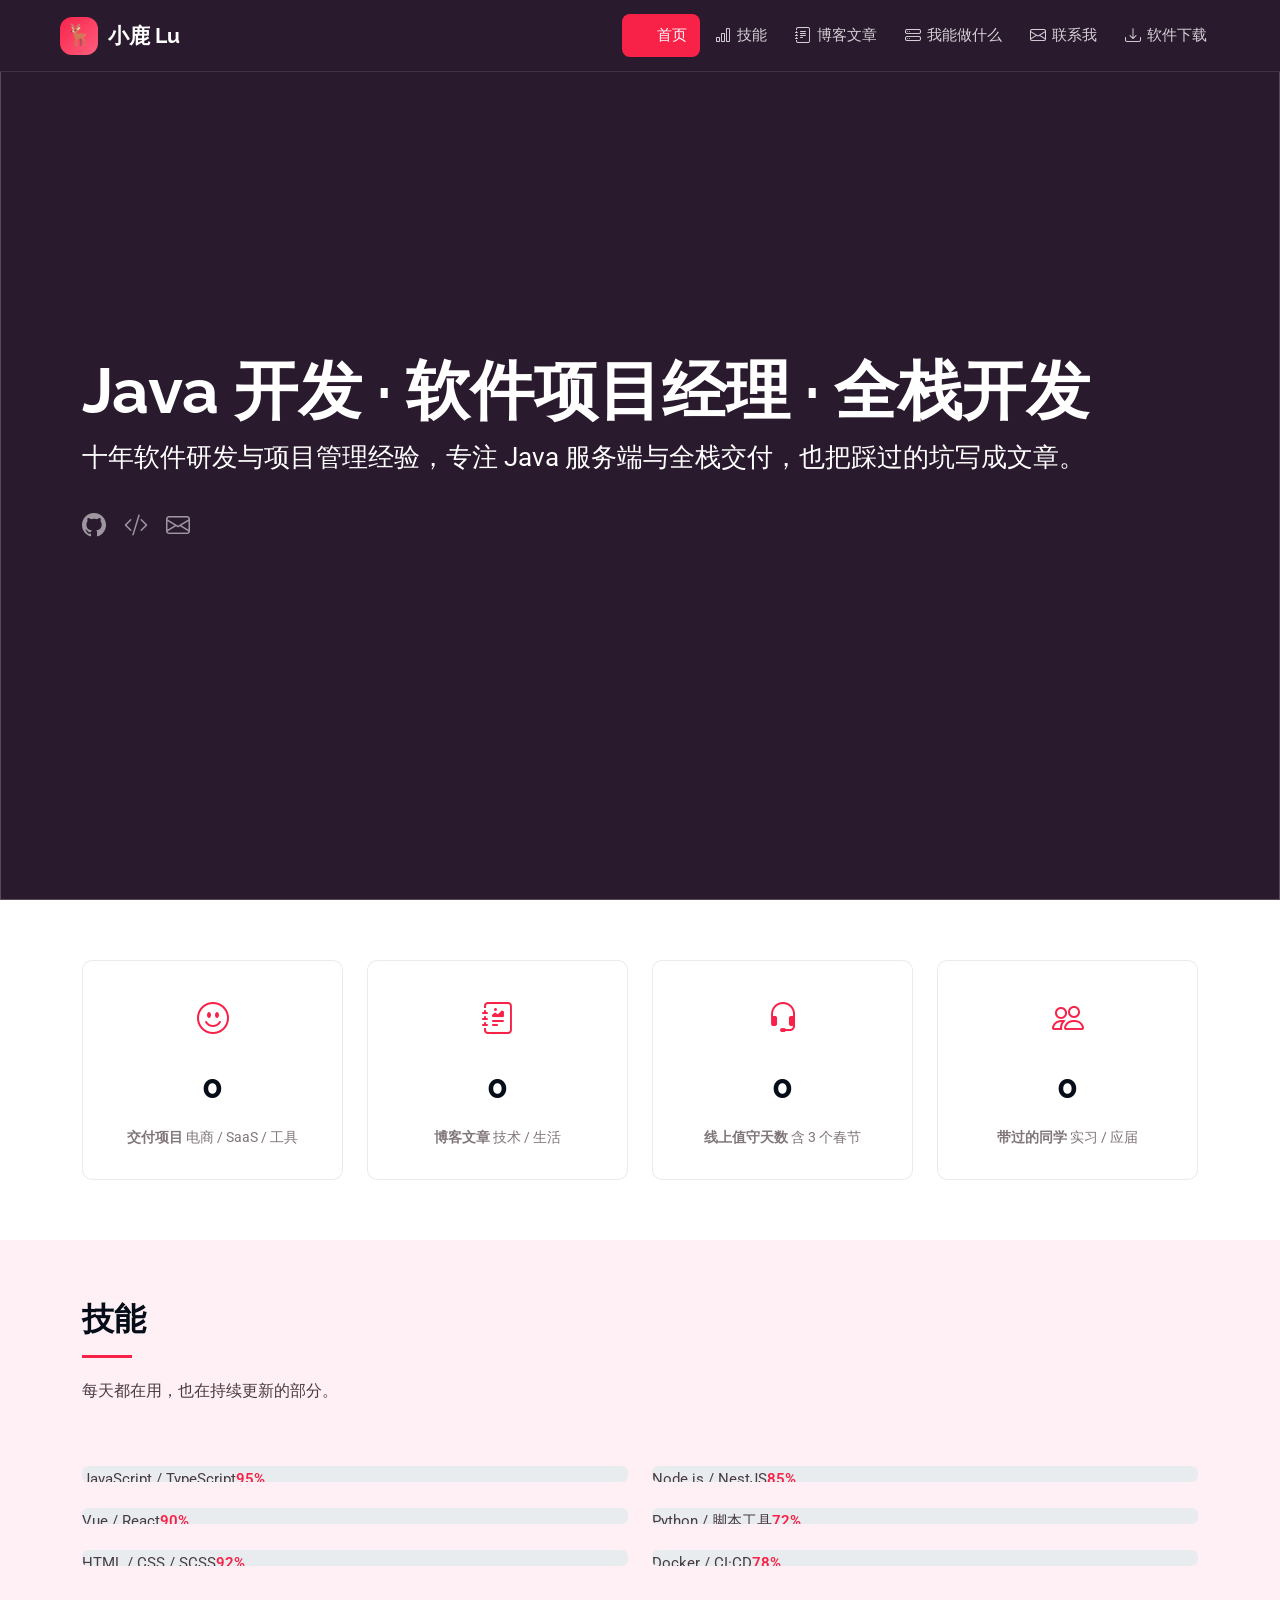
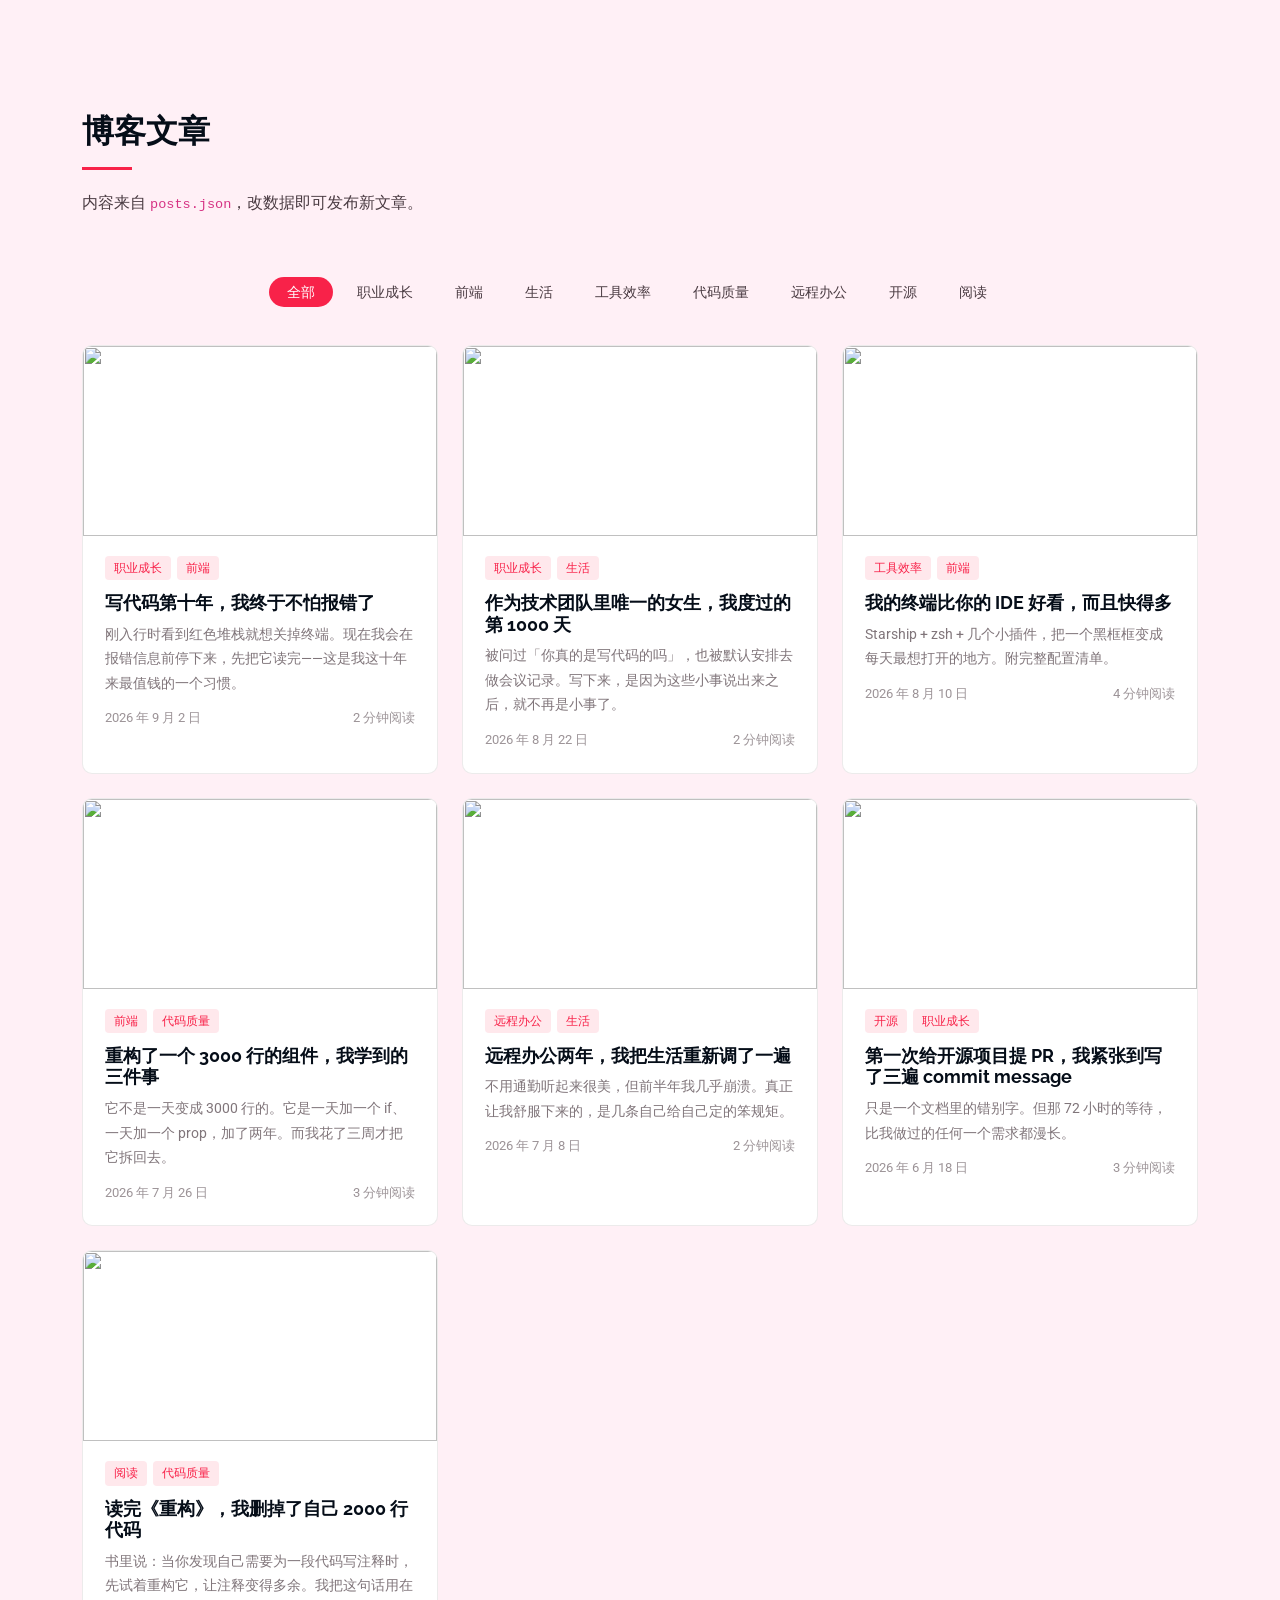
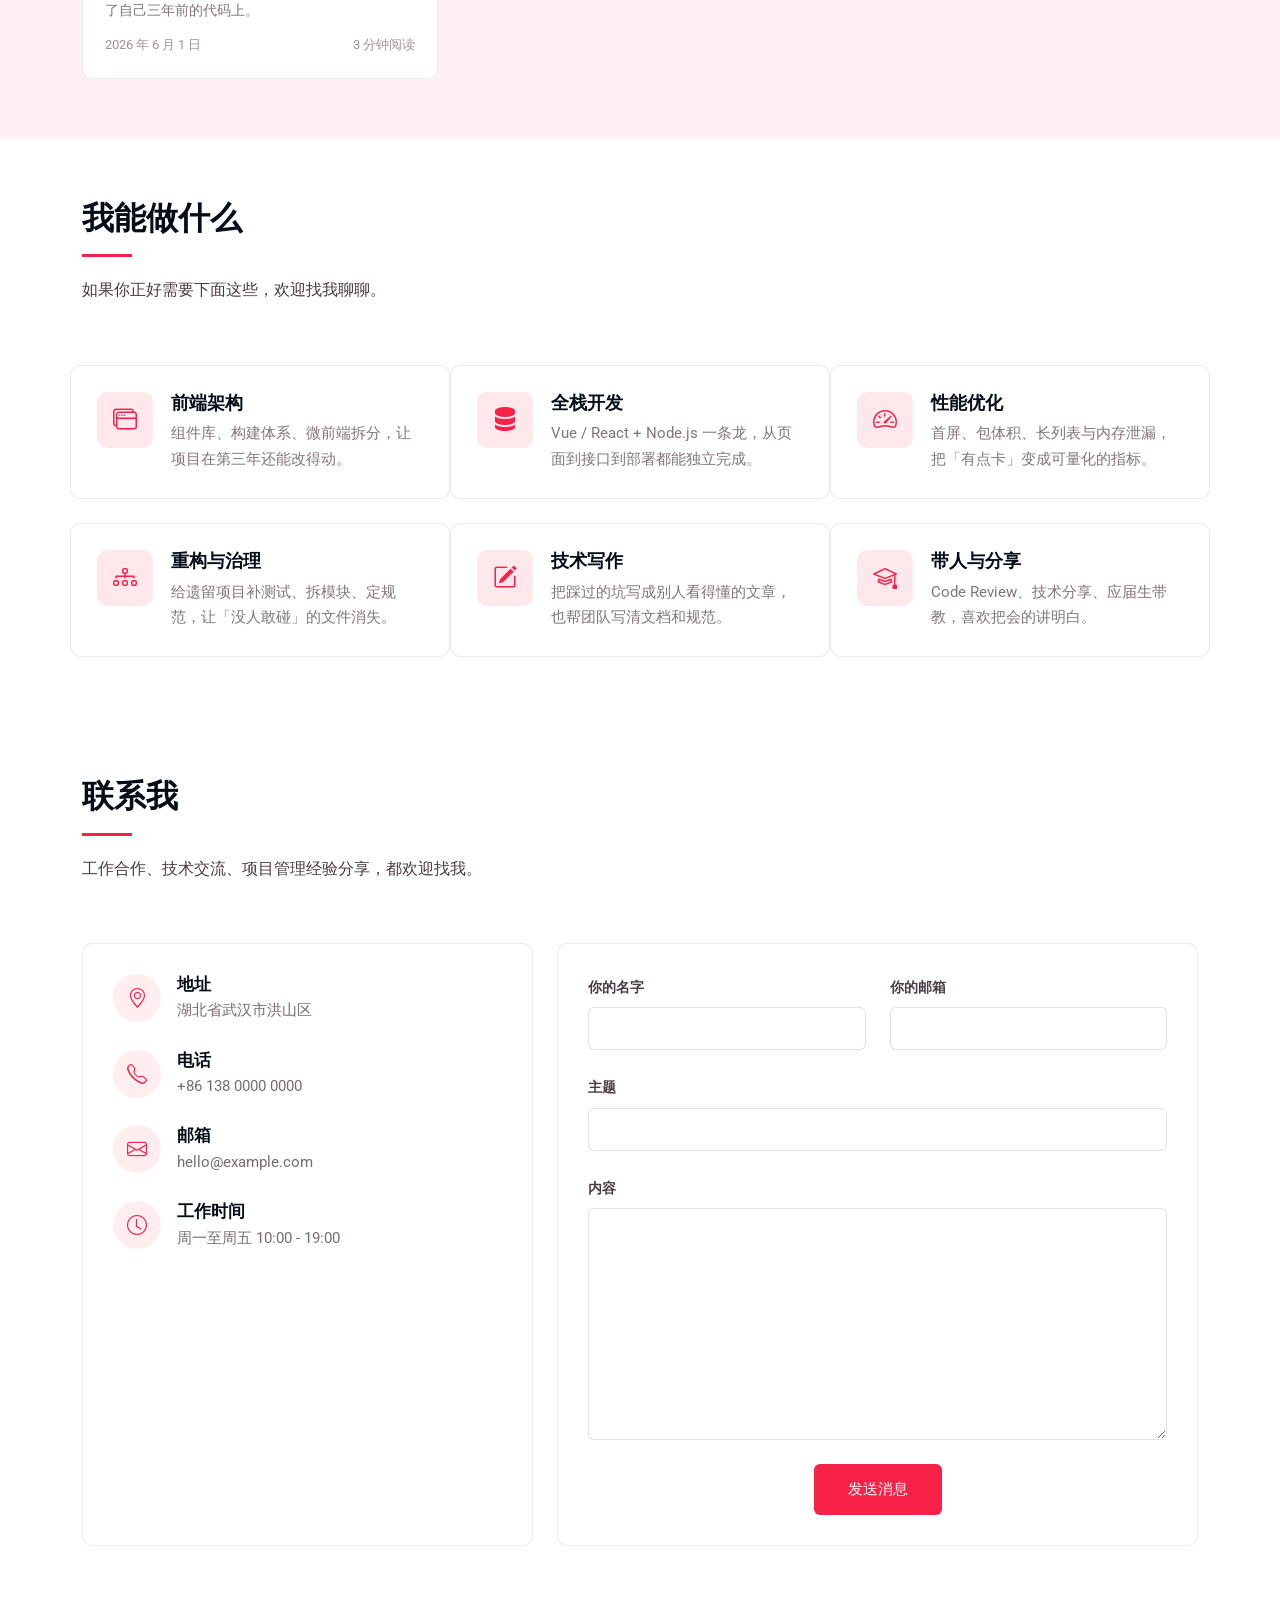
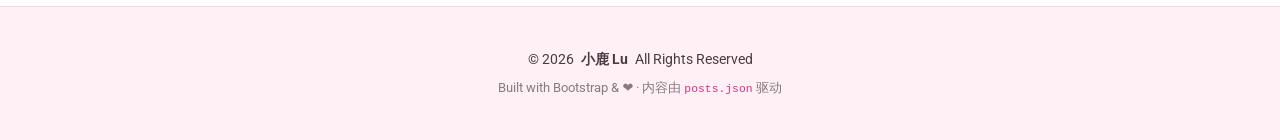
==== index.html @ f7eeb228 "左右布局改成顶栏布局，调整首页和下载页文字。删除「关于我 / 经历 / 大家说」三个区块及对应菜单" ====
<!DOCTYPE html>
<html lang="zh-CN">

<head>
  <meta charset="utf-8">
  <meta content="width=device-width, initial-scale=1.0" name="viewport">
  <title>小鹿 - Java 开发 · 软件项目经理 · 全栈工程师</title>
  <meta content="小鹿 Lu 的个人博客：Java 开发、全栈开发与软件项目管理笔记、职业成长与生活随笔。" name="description">
  <meta content="小鹿, Java开发, 软件项目经理, 全栈开发, 全栈工程师, 项目管理, 博客, 武汉" name="keywords">

  <!-- Favicons -->
  <link href="https://cdn.jsdelivr.net/npm/bootstrap-icons@1.11.3/font/bootstrap-icons.min.css" rel="stylesheet">

  <!-- Fonts -->
  <link href="https://fonts.googleapis.com" rel="preconnect">
  <link href="https://fonts.gstatic.com" rel="preconnect" crossorigin>
  <link
    href="https://fonts.googleapis.com/css2?family=Roboto:wght@300;400;500;700&family=Poppins:wght@300;400;500;600&family=Raleway:wght@400;500;600;700&display=swap"
    rel="stylesheet">

  <!-- Vendor CSS Files（公共 CDN） -->
  <link href="https://cdn.jsdelivr.net/npm/bootstrap@5.3.3/dist/css/bootstrap.min.css" rel="stylesheet">
  <link href="https://cdn.jsdelivr.net/npm/aos@2.3.4/dist/aos.css" rel="stylesheet">
  <link href="https://cdn.jsdelivr.net/npm/swiper@11.1.14/swiper-bundle.min.css" rel="stylesheet">

  <!-- Main CSS File -->
  <link href="assets/css/main.css" rel="stylesheet">
</head>

<body class="index-page">

  <!-- 顶栏 Header -->
  <header id="header" class="header dark-background">
    <div class="header-bar">
      <a href="index.html" class="logo">
        <span class="logo-mark" aria-hidden="true">🦌</span>
        <span class="sitename">小鹿 Lu</span>
      </a>

      <nav id="navmenu" class="navmenu">
        <ul>
          <li><a href="#hero" class="active"><i class="bi bi-house navicon"></i>首页</a></li>
          <li><a href="#skills"><i class="bi bi-bar-chart navicon"></i>技能</a></li>
          <li><a href="#portfolio"><i class="bi bi-journal-text navicon"></i>博客文章</a></li>
          <li><a href="#services"><i class="bi bi-hdd-stack navicon"></i>我能做什么</a></li>
          <li><a href="#contact"><i class="bi bi-envelope navicon"></i>联系我</a></li>
          <li><a href="download/"><i class="bi bi-download navicon"></i>软件下载</a></li>
        </ul>
      </nav>

      <i class="header-toggle bi bi-list" id="headerToggle" aria-label="打开导航菜单"></i>
    </div>
  </header>
  <div class="backdrop" id="backdrop"></div>

  <main class="main">

    <!-- Hero Section -->
    <section id="hero" class="hero section dark-background">
      <img src="https://images.unsplash.com/photo-1488590528505-98d2b5aba04b?auto=format&fit=crop&w=1920&q=80" alt=""
        data-aos="fade-in">

      <div class="container" data-aos="fade-up" data-aos-delay="100">
        <h2>Java 开发 · 软件项目经理 · 全栈开发</h2>
        <p>十年软件研发与项目管理经验，专注 Java 服务端与全栈交付，也把踩过的坑写成文章。</p>
        <div class="hero-social">
          <a href="https://github.com/" target="_blank" rel="noopener"><i class="bi bi-github"></i></a>
          <a href="https://juejin.cn/" target="_blank" rel="noopener"><i class="bi bi-code-slash"></i></a>
          <a href="mailto:hello@example.com"><i class="bi bi-envelope"></i></a>
        </div>
      </div>
    </section><!-- /Hero Section -->

    <!-- Stats Section -->
    <section id="stats" class="stats section">
      <div class="container" data-aos="fade-up" data-aos-delay="100">
        <div class="row gy-4">
          <div class="col-lg-3 col-md-6">
            <div class="stats-item">
              <i class="bi bi-emoji-smile"></i>
              <span data-purecounter-start="0" data-purecounter-end="86" data-purecounter-duration="1"
                class="purecounter">0</span>
              <p><strong>交付项目</strong> <span>电商 / SaaS / 工具</span></p>
            </div>
          </div>
          <div class="col-lg-3 col-md-6">
            <div class="stats-item">
              <i class="bi bi-journal-richtext"></i>
              <span data-purecounter-start="0" data-purecounter-end="128" data-purecounter-duration="1"
                class="purecounter">0</span>
              <p><strong>博客文章</strong> <span>技术 / 生活</span></p>
            </div>
          </div>
          <div class="col-lg-3 col-md-6">
            <div class="stats-item">
              <i class="bi bi-headset"></i>
              <span data-purecounter-start="0" data-purecounter-end="1460" data-purecounter-duration="1"
                class="purecounter">0</span>
              <p><strong>线上值守天数</strong> <span>含 3 个春节</span></p>
            </div>
          </div>
          <div class="col-lg-3 col-md-6">
            <div class="stats-item">
              <i class="bi bi-people"></i>
              <span data-purecounter-start="0" data-purecounter-end="32" data-purecounter-duration="1"
                class="purecounter">0</span>
              <p><strong>带过的同学</strong> <span>实习 / 应届</span></p>
            </div>
          </div>
        </div>
      </div>
    </section><!-- /Stats Section -->

    <!-- Skills Section -->
    <section id="skills" class="skills section light-background">
      <div class="container section-title" data-aos="fade-up">
        <h2>技能</h2>
        <p>每天都在用，也在持续更新的部分。</p>
      </div>

      <div class="container" data-aos="fade-up" data-aos-delay="100">
        <div class="row skills-content skills-animation">
          <div class="col-lg-6">
            <div class="progress">
              <span class="skill"><span>JavaScript / TypeScript</span> <i class="val">95%</i></span>
              <div class="progress-bar-wrap">
                <div class="progress-bar" role="progressbar" aria-valuenow="95" aria-valuemin="0" aria-valuemax="100">
                </div>
              </div>
            </div>
            <div class="progress">
              <span class="skill"><span>Vue / React</span> <i class="val">90%</i></span>
              <div class="progress-bar-wrap">
                <div class="progress-bar" role="progressbar" aria-valuenow="90" aria-valuemin="0" aria-valuemax="100">
                </div>
              </div>
            </div>
            <div class="progress">
              <span class="skill"><span>HTML / CSS / SCSS</span> <i class="val">92%</i></span>
              <div class="progress-bar-wrap">
                <div class="progress-bar" role="progressbar" aria-valuenow="92" aria-valuemin="0" aria-valuemax="100">
                </div>
              </div>
            </div>
          </div>
          <div class="col-lg-6">
            <div class="progress">
              <span class="skill"><span>Node.js / NestJS</span> <i class="val">85%</i></span>
              <div class="progress-bar-wrap">
                <div class="progress-bar" role="progressbar" aria-valuenow="85" aria-valuemin="0" aria-valuemax="100">
                </div>
              </div>
            </div>
            <div class="progress">
              <span class="skill"><span>Python / 脚本工具</span> <i class="val">72%</i></span>
              <div class="progress-bar-wrap">
                <div class="progress-bar" role="progressbar" aria-valuenow="72" aria-valuemin="0" aria-valuemax="100">
                </div>
              </div>
            </div>
            <div class="progress">
              <span class="skill"><span>Docker / CI·CD</span> <i class="val">78%</i></span>
              <div class="progress-bar-wrap">
                <div class="progress-bar" role="progressbar" aria-valuenow="78" aria-valuemin="0" aria-valuemax="100">
                </div>
              </div>
            </div>
          </div>
        </div>
      </div>
    </section><!-- /Skills Section -->

    <!-- Portfolio / Blog Section -->
    <section id="portfolio" class="portfolio section light-background">
      <div class="container section-title" data-aos="fade-up">
        <h2>博客文章</h2>
        <p>内容来自 <code>posts.json</code>，改数据即可发布新文章。</p>
      </div>

      <div class="container">
        <div class="isotope-layout" data-default-filter="*">
          <ul class="portfolio-filters" data-aos="fade-up" data-aos-delay="100" id="portfolioFilters">
            <li data-filter="*" class="filter-active">全部</li>
          </ul>

          <div class="row gy-4 portfolio-container" data-aos="fade-up" data-aos-delay="200" id="portfolioContainer">
            <div class="col-12 text-center text-muted py-5" id="portfolioLoading">文章加载中…</div>
          </div>
        </div>
      </div>
    </section><!-- /Portfolio Section -->

    <!-- Services Section -->
    <section id="services" class="services section">
      <div class="container section-title" data-aos="fade-up">
        <h2>我能做什么</h2>
        <p>如果你正好需要下面这些，欢迎找我聊聊。</p>
      </div>

      <div class="container">
        <div class="row gy-4">
          <div class="col-lg-4 col-md-6 service-item d-flex" data-aos="fade-up" data-aos-delay="100">
            <div class="icon flex-shrink-0"><i class="bi bi-window-stack"></i></div>
            <div>
              <h4 class="title">前端架构</h4>
              <p class="description">组件库、构建体系、微前端拆分，让项目在第三年还能改得动。</p>
            </div>
          </div>
          <div class="col-lg-4 col-md-6 service-item d-flex" data-aos="fade-up" data-aos-delay="200">
            <div class="icon flex-shrink-0"><i class="bi bi-server"></i></div>
            <div>
              <h4 class="title">全栈开发</h4>
              <p class="description">Vue / React + Node.js 一条龙，从页面到接口到部署都能独立完成。</p>
            </div>
          </div>
          <div class="col-lg-4 col-md-6 service-item d-flex" data-aos="fade-up" data-aos-delay="300">
            <div class="icon flex-shrink-0"><i class="bi bi-speedometer2"></i></div>
            <div>
              <h4 class="title">性能优化</h4>
              <p class="description">首屏、包体积、长列表与内存泄漏，把「有点卡」变成可量化的指标。</p>
            </div>
          </div>
          <div class="col-lg-4 col-md-6 service-item d-flex" data-aos="fade-up" data-aos-delay="400">
            <div class="icon flex-shrink-0"><i class="bi bi-diagram-3"></i></div>
            <div>
              <h4 class="title">重构与治理</h4>
              <p class="description">给遗留项目补测试、拆模块、定规范，让「没人敢碰」的文件消失。</p>
            </div>
          </div>
          <div class="col-lg-4 col-md-6 service-item d-flex" data-aos="fade-up" data-aos-delay="500">
            <div class="icon flex-shrink-0"><i class="bi bi-pencil-square"></i></div>
            <div>
              <h4 class="title">技术写作</h4>
              <p class="description">把踩过的坑写成别人看得懂的文章，也帮团队写清文档和规范。</p>
            </div>
          </div>
          <div class="col-lg-4 col-md-6 service-item d-flex" data-aos="fade-up" data-aos-delay="600">
            <div class="icon flex-shrink-0"><i class="bi bi-mortarboard"></i></div>
            <div>
              <h4 class="title">带人与分享</h4>
              <p class="description">Code Review、技术分享、应届生带教，喜欢把会的讲明白。</p>
            </div>
          </div>
        </div>
      </div>
    </section><!-- /Services Section -->

    <!-- Contact Section -->
    <section id="contact" class="contact section">
      <div class="container section-title" data-aos="fade-up">
        <h2>联系我</h2>
        <p>工作合作、技术交流、项目管理经验分享，都欢迎找我。</p>
      </div>

      <div class="container" data-aos="fade-up" data-aos-delay="100">
        <div class="row gy-4">
          <div class="col-lg-5">
            <div class="info-wrap">
              <div class="info-item d-flex" data-aos="fade-up" data-aos-delay="200">
                <i class="bi bi-geo-alt flex-shrink-0"></i>
                <div>
                  <h3>地址</h3>
                  <p>湖北省武汉市洪山区</p>
                </div>
              </div>
              <div class="info-item d-flex" data-aos="fade-up" data-aos-delay="300">
                <i class="bi bi-telephone flex-shrink-0"></i>
                <div>
                  <h3>电话</h3>
                  <p>+86 138 0000 0000</p>
                </div>
              </div>
              <div class="info-item d-flex" data-aos="fade-up" data-aos-delay="400">
                <i class="bi bi-envelope flex-shrink-0"></i>
                <div>
                  <h3>邮箱</h3>
                  <p>hello@example.com</p>
                </div>
              </div>
              <div class="info-item d-flex" data-aos="fade-up" data-aos-delay="500">
                <i class="bi bi-clock flex-shrink-0"></i>
                <div>
                  <h3>工作时间</h3>
                  <p>周一至周五 10:00 - 19:00</p>
                </div>
              </div>
            </div>
          </div>

          <div class="col-lg-7">
            <form id="contactForm" class="php-email-form" data-aos="fade-up" data-aos-delay="200">
              <div class="row gy-4">
                <div class="col-md-6">
                  <label for="name-field" class="pb-2">你的名字</label>
                  <input type="text" name="name" id="name-field" class="form-control" required>
                </div>
                <div class="col-md-6">
                  <label for="email-field" class="pb-2">你的邮箱</label>
                  <input type="email" class="form-control" name="email" id="email-field" required>
                </div>
                <div class="col-md-12">
                  <label for="subject-field" class="pb-2">主题</label>
                  <input type="text" class="form-control" name="subject" id="subject-field" required>
                </div>
                <div class="col-md-12">
                  <label for="message-field" class="pb-2">内容</label>
                  <textarea class="form-control" name="message" rows="10" id="message-field" required></textarea>
                </div>
                <div class="col-md-12 text-center">
                  <div class="loading">发送中</div>
                  <div class="error-message"></div>
                  <div class="sent-message">已打开邮件客户端，发送即可联系到我。</div>
                  <button type="submit">发送消息</button>
                </div>
              </div>
            </form>
          </div>
        </div>
      </div>
    </section><!-- /Contact Section -->

  </main>

  <footer id="footer" class="footer position-relative light-background">
    <div class="container">
      <div class="copyright text-center">
        <p>© <span>2026</span> <strong class="px-1 sitename">小鹿 Lu</strong> <span>All Rights Reserved</span></p>
      </div>
      <div class="credits">Built with Bootstrap &amp; ❤️ · 内容由 <code>posts.json</code> 驱动</div>
    </div>
  </footer>

  <!-- Scroll Top -->
  <a href="#" id="scroll-top" class="scroll-top d-flex align-items-center justify-content-center"><i
      class="bi bi-arrow-up-short"></i></a>

  <!-- 文章详情弹窗 -->
  <div class="modal fade" id="postModal" tabindex="-1" aria-hidden="true">
    <div class="modal-dialog modal-lg modal-dialog-centered modal-dialog-scrollable">
      <div class="modal-content">
        <div class="modal-header">
          <h5 class="modal-title" id="postModalTitle">文章</h5>
          <button type="button" class="btn-close" data-bs-dismiss="modal" aria-label="关闭"></button>
        </div>
        <div class="modal-body">
          <div class="post-meta text-muted small mb-3" id="postModalMeta"></div>
          <div class="post-content" id="postModalBody"></div>
        </div>
      </div>
    </div>
  </div>

  <!-- Vendor JS Files（公共 CDN） -->
  <script src="https://cdn.jsdelivr.net/npm/bootstrap@5.3.3/dist/js/bootstrap.bundle.min.js"></script>
  <script src="https://cdn.jsdelivr.net/npm/aos@2.3.4/dist/aos.js"></script>
  <script src="https://cdn.jsdelivr.net/npm/@srexi/purecounterjs@1.5.0/dist/purecounter_vanilla.js"></script>
  <script src="https://cdn.jsdelivr.net/npm/swiper@11.1.14/swiper-bundle.min.js"></script>

  <!-- Main JS File -->
  <script src="assets/js/main.js"></script>
</body>

</html>
---- assets/css/main.css ----
/**
 * 小鹿 · 个人博客
 * 视觉参考 iPortfolio (BootstrapMade)，配色与文案已本地化
 */

:root {
  --default-font: "Roboto", system-ui, -apple-system, "Segoe UI", "PingFang SC", "Microsoft YaHei", sans-serif;
  --heading-font: "Raleway", "PingFang SC", "Microsoft YaHei", sans-serif;
  --nav-font: "Poppins", "PingFang SC", "Microsoft YaHei", sans-serif;

  --background-color: #ffffff;
  --default-color: #4a3b42;
  --heading-color: #050d18;
  --accent-color: #f82249;
  --surface-color: #ffffff;
  --contrast-color: #ffffff;

  --nav-color: #cda9c2;
  --nav-hover-color: #ffffff;
  --nav-mobile-background-color: #2a1a2e;
  --nav-dropdown-background-color: #2a1a2e;
  --nav-dropdown-color: #cda9c2;
  --nav-dropdown-hover-color: #ffffff;
}

.light-background {
  --background-color: #fff0f6;
  --surface-color: #ffffff;
}

.dark-background {
  --background-color: #2a1a2e;
  --default-color: #ffffff;
  --heading-color: #ffffff;
  --surface-color: #3d2440;
  --contrast-color: #ffffff;
}

:root {
  scroll-behavior: smooth;
}

body {
  color: var(--default-color);
  background-color: var(--background-color);
  font-family: var(--default-font);
  font-size: 15.5px;
  line-height: 1.75;
}

a {
  color: var(--accent-color);
  text-decoration: none;
  transition: .3s;
}

a:hover {
  color: color-mix(in srgb, var(--accent-color), transparent 25%);
}

h1,
h2,
h3,
h4,
h5,
h6 {
  color: var(--heading-color);
  font-family: var(--heading-font);
}

/*--------------------------------------------------------------
# Global Header
--------------------------------------------------------------*/
.header {
  color: var(--default-color);
  background-color: var(--background-color);
  position: fixed;
  top: 0;
  left: 0;
  bottom: 0;
  padding: 0 15px 20px;
  width: 300px;
  transition: all ease-in-out .3s;
  overflow-y: auto;
  z-index: 997;
  border-right: 1px solid color-mix(in srgb, var(--default-color), transparent 90%);
}

.header .profile-img .profile-emoji {
  margin: 15px auto;
  display: flex;
  align-items: center;
  justify-content: center;
  width: 120px;
  height: 120px;
  border: 8px solid color-mix(in srgb, var(--default-color), transparent 85%);
  border-radius: 50%;
  background: radial-gradient(circle at 32% 28%, #ffe1ea, #d9a8cf);
  font-size: 60px;
  line-height: 1;
  user-select: none;
}

.header .logo {
  line-height: 1;
  margin-bottom: 15px;
}

.header .logo h1 {
  font-size: 24px;
  margin: 0;
  font-weight: 700;
  color: var(--heading-color);
}

.header .social-links {
  margin: 0 0 20px 0;
}

.header .social-links a {
  font-size: 16px;
  display: inline-flex;
  align-items: center;
  justify-content: center;
  background: color-mix(in srgb, var(--default-color), transparent 90%);
  color: var(--default-color);
  margin: 0 2px;
  border-radius: 50%;
  width: 40px;
  height: 40px;
  transition: .3s;
}

.header .social-links a:hover {
  color: var(--contrast-color);
  background: var(--accent-color);
}

@media (min-width: 1200px) {

  .header~main,
  .header~#footer {
    margin-left: 300px;
  }
}

@media (max-width: 1199px) {
  .header {
    left: -100%;
    box-shadow: 0 0 40px rgba(0, 0, 0, .35);
  }

  .header.header-show {
    left: 0;
  }
}

.backdrop {
  display: none;
  position: fixed;
  inset: 0;
  background: rgba(42, 26, 46, .6);
  z-index: 996;
}

.backdrop.show {
  display: block;
}

.header .header-toggle {
  color: var(--contrast-color);
  background-color: var(--accent-color);
  font-size: 22px;
  display: none;
  align-items: center;
  justify-content: center;
  width: 40px;
  height: 40px;
  border-radius: 50%;
  cursor: pointer;
  position: fixed;
  top: 15px;
  right: 15px;
  z-index: 9999;
  transition: background-color .3s;
}

@media (max-width: 1199px) {
  .header .header-toggle {
    display: flex;
  }
}

/*--------------------------------------------------------------
# Navigation Menu
--------------------------------------------------------------*/
.navmenu {
  padding: 0;
  z-index: 9997;
}

.navmenu ul {
  list-style: none;
  padding: 0 0 20px 0;
  margin: 0;
}

.navmenu a,
.navmenu a:focus {
  color: var(--nav-color);
  padding: 12px 12px;
  font-family: var(--nav-font);
  font-size: 15px;
  font-weight: 400;
  display: flex;
  align-items: center;
  white-space: nowrap;
  transition: .3s;
  width: 100%;
  border-radius: 6px;
}

.navmenu a .navicon,
.navmenu a:focus .navicon {
  font-size: 18px;
  margin-right: 10px;
  line-height: 1;
}

.navmenu a:hover,
.navmenu .active,
.navmenu .active:focus {
  color: var(--nav-hover-color);
  background: rgba(255, 255, 255, .06);
}

.navmenu a:hover .navicon,
.navmenu .active .navicon {
  color: var(--accent-color);
}

/*--------------------------------------------------------------
# Global Sections
--------------------------------------------------------------*/
section,
.section {
  color: var(--default-color);
  background-color: var(--background-color);
  padding: 60px 0;
  overflow: clip;
}

.section-title {
  padding-bottom: 60px;
  position: relative;
}

.section-title h2 {
  font-size: 32px;
  font-weight: 700;
  margin-bottom: 20px;
  padding-bottom: 20px;
  position: relative;
}

.section-title h2:after {
  content: "";
  position: absolute;
  display: block;
  width: 50px;
  height: 3px;
  background: var(--accent-color);
  left: 0;
  bottom: 0;
}

.section-title p {
  margin-bottom: 0;
}

/*--------------------------------------------------------------
# Hero Section
--------------------------------------------------------------*/
.hero {
  width: 100%;
  min-height: 100vh;
  position: relative;
  padding: 80px 0;
  display: flex;
  align-items: center;
  justify-content: center;
}

.hero img {
  position: absolute;
  inset: 0;
  display: block;
  width: 100%;
  height: 100%;
  object-fit: cover;
  z-index: 1;
}

.hero:before {
  content: "";
  background: color-mix(in srgb, var(--background-color), transparent 30%);
  position: absolute;
  inset: 0;
  z-index: 2;
}

.hero .container {
  position: relative;
  z-index: 3;
}

.hero h2 {
  margin: 0;
  font-size: 64px;
  font-weight: 700;
}

.hero p {
  margin: 5px 0 0 0;
  font-size: 26px;
}

.hero .typed {
  border-bottom: 2px solid var(--accent-color);
  padding-bottom: 2px;
}

.typed-cursor {
  color: var(--accent-color);
}

.typed-cursor.typed-cursor--blink {
  animation: typedjsBlink .7s infinite;
}

@keyframes typedjsBlink {
  50% {
    opacity: 0;
  }
}

.hero .hero-social {
  margin-top: 25px;
  display: flex;
  gap: 18px;
}

.hero .hero-social a {
  font-size: 24px;
  color: color-mix(in srgb, var(--default-color), transparent 45%);
  transition: .3s;
}

.hero .hero-social a:hover {
  color: var(--accent-color);
}

@media (max-width: 768px) {
  .hero h2 {
    font-size: 34px;
  }

  .hero p {
    font-size: 19px;
  }
}

/*--------------------------------------------------------------
# About Section
--------------------------------------------------------------*/
.about .content h2 {
  font-weight: 700;
  font-size: 24px;
}

.about .content ul {
  list-style: none;
  padding: 0;
}

.about .content ul li {
  margin-bottom: 12px;
  display: flex;
  align-items: center;
}

.about .content ul strong {
  margin-right: 6px;
}

.about .content ul i {
  font-size: 14px;
  margin-right: 8px;
  color: var(--accent-color);
  line-height: 0;
}

.about .about-img {
  border-radius: 12px;
  background: #fff0f6;
  border: 8px solid #fff;
  box-shadow: 0 8px 26px rgba(5, 13, 24, .08);
}

/*--------------------------------------------------------------
# Stats Section
--------------------------------------------------------------*/
.stats .stats-item {
  padding: 30px 20px;
  text-align: center;
  background: var(--surface-color);
  border: 1px solid color-mix(in srgb, var(--default-color), transparent 90%);
  border-radius: 10px;
}

.stats .stats-item i {
  font-size: 32px;
  color: var(--accent-color);
  display: block;
  margin-bottom: 10px;
}

.stats .stats-item .purecounter {
  font-size: 34px;
  font-weight: 700;
  color: var(--heading-color);
  font-family: var(--heading-font);
  display: block;
}

.stats .stats-item p {
  margin: 8px 0 0;
  font-size: 14px;
  color: color-mix(in srgb, var(--default-color), transparent 30%);
}

/*--------------------------------------------------------------
# Skills Section
--------------------------------------------------------------*/
.skills .progress {
  margin-bottom: 26px;
}

.skills .progress .skill {
  display: flex;
  justify-content: space-between;
  margin-bottom: 8px;
  font-size: 15px;
}

.skills .progress .skill .val {
  font-style: normal;
  color: var(--accent-color);
  font-weight: 600;
}

.skills .progress-bar-wrap {
  background: color-mix(in srgb, var(--default-color), transparent 92%);
  height: 8px;
  border-radius: 6px;
}

.skills .progress-bar {
  width: 0;
  height: 8px;
  border-radius: 6px;
  background-color: var(--accent-color);
  transition: width 1.2s ease;
}

/*--------------------------------------------------------------
# Resume Section
--------------------------------------------------------------*/
.resume .resume-title {
  font-size: 26px;
  font-weight: 700;
  margin-top: 20px;
  margin-bottom: 20px;
}

.resume .resume-item {
  padding: 0 0 20px 20px;
  margin-top: -2px;
  border-left: 2px solid var(--accent-color);
  position: relative;
}

.resume .resume-item h4 {
  line-height: 18px;
  font-size: 18px;
  font-weight: 600;
  text-transform: uppercase;
  color: var(--heading-color);
  margin-bottom: 10px;
}

.resume .resume-item h5 {
  font-size: 15px;
  background: color-mix(in srgb, var(--accent-color), transparent 92%);
  padding: 5px 15px;
  display: inline-block;
  font-weight: 600;
  margin-bottom: 10px;
  border-radius: 4px;
}

.resume .resume-item ul {
  padding-left: 20px;
}

.resume .resume-item ul li {
  padding-bottom: 8px;
}

.resume .resume-item:last-child {
  padding-bottom: 0;
}

.resume .resume-item::before {
  content: "";
  position: absolute;
  width: 16px;
  height: 16px;
  border-radius: 50px;
  left: -9px;
  top: 0;
  background: var(--background-color);
  border: 2px solid var(--accent-color);
}

/*--------------------------------------------------------------
# Portfolio / Blog Section
--------------------------------------------------------------*/
.portfolio .portfolio-filters {
  padding: 0;
  margin: 0 auto 30px auto;
  list-style: none;
  text-align: center;
}

.portfolio .portfolio-filters li {
  cursor: pointer;
  display: inline-block;
  padding: 8px 18px;
  margin: 0 6px 8px 0;
  font-size: 14px;
  font-weight: 500;
  line-height: 1;
  border-radius: 40px;
  transition: .3s;
  font-family: var(--heading-font);
}

.portfolio .portfolio-filters li:hover,
.portfolio .portfolio-filters li.filter-active {
  color: var(--contrast-color);
  background: var(--accent-color);
}

.portfolio .portfolio-item {
  position: relative;
  overflow: hidden;
}

.portfolio .portfolio-content {
  position: relative;
  overflow: hidden;
  border-radius: 10px;
  background: var(--surface-color);
  border: 1px solid color-mix(in srgb, var(--default-color), transparent 90%);
  cursor: pointer;
  height: 100%;
  transition: transform .3s, box-shadow .3s;
}

.portfolio .portfolio-content:hover {
  transform: translateY(-5px);
  box-shadow: 0 12px 30px rgba(5, 13, 24, .12);
}

.portfolio .portfolio-content img {
  width: 100%;
  height: 190px;
  object-fit: cover;
  transition: transform .5s;
}

.portfolio .portfolio-content:hover img {
  transform: scale(1.06);
}

.portfolio .portfolio-info {
  padding: 20px 22px 22px;
}

.portfolio .portfolio-info h4 {
  font-size: 18px;
  font-weight: 700;
  margin-bottom: 8px;
  transition: color .3s;
}

.portfolio .portfolio-content:hover .portfolio-info h4 {
  color: var(--accent-color);
}

.portfolio .portfolio-info p {
  font-size: 14px;
  color: color-mix(in srgb, var(--default-color), transparent 30%);
  margin-bottom: 12px;
}

.portfolio .portfolio-tags {
  display: flex;
  flex-wrap: wrap;
  gap: 6px;
  margin-bottom: 12px;
}

.portfolio .portfolio-tags span {
  font-size: 11.5px;
  padding: 2px 9px;
  border-radius: 4px;
  color: var(--accent-color);
  background: color-mix(in srgb, var(--accent-color), transparent 90%);
}

.portfolio .portfolio-info .meta {
  display: flex;
  justify-content: space-between;
  font-size: 12.5px;
  color: color-mix(in srgb, var(--default-color), transparent 45%);
}

/*--------------------------------------------------------------
# Services Section
--------------------------------------------------------------*/
.services .service-item {
  background: var(--surface-color);
  border: 1px solid color-mix(in srgb, var(--default-color), transparent 90%);
  border-radius: 10px;
  padding: 26px;
  height: 100%;
  transition: transform .3s, box-shadow .3s;
}

.services .service-item:hover {
  transform: translateY(-5px);
  box-shadow: 0 12px 30px rgba(5, 13, 24, .1);
}

.services .service-item .icon {
  width: 56px;
  height: 56px;
  display: flex;
  align-items: center;
  justify-content: center;
  margin-right: 18px;
  border-radius: 10px;
  background: color-mix(in srgb, var(--accent-color), transparent 90%);
  color: var(--accent-color);
  font-size: 24px;
  transition: .3s;
}

.services .service-item:hover .icon {
  background: var(--accent-color);
  color: var(--contrast-color);
}

.services .service-item .title {
  font-size: 18px;
  font-weight: 700;
  margin-bottom: 8px;
}

.services .service-item .description {
  font-size: 14.5px;
  color: color-mix(in srgb, var(--default-color), transparent 30%);
  margin: 0;
}

/*--------------------------------------------------------------
# Testimonials Section
--------------------------------------------------------------*/
.testimonials .testimonial-item {
  background: var(--surface-color);
  border: 1px solid color-mix(in srgb, var(--default-color), transparent 90%);
  border-radius: 10px;
  padding: 30px;
  margin: 10px;
  text-align: center;
  height: calc(100% - 20px);
}

.testimonials .testimonial-item .quote-icon-left,
.testimonials .testimonial-item .quote-icon-right {
  color: color-mix(in srgb, var(--accent-color), transparent 55%);
  font-size: 26px;
  line-height: 0;
}

.testimonials .testimonial-item .quote-icon-left {
  display: inline-block;
  margin-right: 6px;
}

.testimonials .testimonial-item .quote-icon-right {
  display: inline-block;
  margin-left: 6px;
  vertical-align: -6px;
}

.testimonials .testimonial-item p {
  font-style: italic;
  font-size: 15px;
}

.testimonials .testimonial-img {
  width: 80px;
  height: 80px;
  border-radius: 50%;
  margin: 14px auto 10px;
  border: 4px solid var(--surface-color);
  background: #fff0f6;
}

.testimonials .testimonial-item h3 {
  font-size: 18px;
  font-weight: 700;
  margin-bottom: 4px;
}

.testimonials .testimonial-item h4 {
  font-size: 13.5px;
  color: color-mix(in srgb, var(--default-color), transparent 40%);
  margin: 0;
}

.testimonials .swiper-pagination {
  margin-top: 24px;
  position: relative;
}

.testimonials .swiper-pagination .swiper-pagination-bullet {
  width: 10px;
  height: 10px;
  background: color-mix(in srgb, var(--default-color), transparent 70%);
  opacity: 1;
}

.testimonials .swiper-pagination .swiper-pagination-bullet-active {
  background: var(--accent-color);
}

/*--------------------------------------------------------------
# Contact Section
--------------------------------------------------------------*/
.contact .info-wrap {
  background: var(--surface-color);
  border: 1px solid color-mix(in srgb, var(--default-color), transparent 90%);
  border-radius: 10px;
  padding: 30px;
  height: 100%;
}

.contact .info-item {
  margin-bottom: 26px;
}

.contact .info-item:last-child {
  margin-bottom: 0;
}

.contact .info-item i {
  font-size: 20px;
  color: var(--accent-color);
  background: color-mix(in srgb, var(--accent-color), transparent 92%);
  width: 48px;
  height: 48px;
  display: flex;
  align-items: center;
  justify-content: center;
  border-radius: 50%;
  margin-right: 16px;
  transition: .3s;
}

.contact .info-item:hover i {
  background: var(--accent-color);
  color: var(--contrast-color);
}

.contact .info-item h3 {
  font-size: 17px;
  font-weight: 700;
  margin-bottom: 4px;
}

.contact .info-item p {
  margin: 0;
  font-size: 14.5px;
  color: color-mix(in srgb, var(--default-color), transparent 25%);
}

.contact .php-email-form {
  background: var(--surface-color);
  border: 1px solid color-mix(in srgb, var(--default-color), transparent 90%);
  border-radius: 10px;
  padding: 30px;
  height: 100%;
}

.contact .php-email-form label {
  font-size: 14px;
  font-weight: 600;
}

.contact .php-email-form input[type=text],
.contact .php-email-form input[type=email],
.contact .php-email-form textarea {
  font-size: 14px;
  padding: 10px 14px;
  border-radius: 6px;
  border: 1px solid color-mix(in srgb, var(--default-color), transparent 85%);
  background: var(--surface-color);
  color: var(--default-color);
  width: 100%;
}

.contact .php-email-form input:focus,
.contact .php-email-form textarea:focus {
  outline: none;
  border-color: var(--accent-color);
  box-shadow: 0 0 0 3px color-mix(in srgb, var(--accent-color), transparent 85%);
}

.contact .php-email-form button[type=submit] {
  background: var(--accent-color);
  border: 0;
  padding: 12px 34px;
  color: #fff;
  border-radius: 6px;
  font-size: 15px;
  transition: .3s;
}

.contact .php-email-form button[type=submit]:hover {
  background: color-mix(in srgb, var(--accent-color) 85%, #000 15%);
}

.php-email-form .loading {
  display: none;
  text-align: center;
  padding: 15px;
  color: var(--accent-color);
}

.php-email-form .error-message {
  display: none;
  background: #df1529;
  color: #fff;
  text-align: left;
  padding: 15px;
  margin-bottom: 20px;
  font-weight: 600;
}

.php-email-form .sent-message {
  display: none;
  color: #fff;
  background: #059652;
  text-align: center;
  padding: 15px;
  margin-bottom: 20px;
  font-weight: 600;
}

/*--------------------------------------------------------------
# 文章弹窗内容排版
--------------------------------------------------------------*/
.post-content {
  font-size: 15.5px;
}

.post-content h2 {
  font-size: 21px;
  margin: 30px 0 14px;
  padding-bottom: 12px;
  border-bottom: 1px solid color-mix(in srgb, var(--default-color), transparent 90%);
  position: relative;
}

.post-content h2:after {
  content: "";
  position: absolute;
  left: 0;
  bottom: -1px;
  width: 46px;
  height: 3px;
  background: var(--accent-color);
}

.post-content h3 {
  font-size: 18px;
  margin: 24px 0 10px;
}

.post-content p {
  margin-bottom: 18px;
}

.post-content ul,
.post-content ol {
  padding-left: 22px;
  margin-bottom: 18px;
}

.post-content li {
  margin-bottom: 8px;
}

.post-content blockquote {
  margin: 22px 0;
  padding: 14px 20px;
  border-left: 3px solid var(--accent-color);
  background: #fff0f6;
  font-style: italic;
}

.post-content pre {
  background: #2a1a2e;
  color: #f2e8ee;
  padding: 16px 18px;
  border-radius: 8px;
  overflow-x: auto;
  font-size: 13.5px;
  line-height: 1.7;
}

.post-content code {
  font-size: .92em;
}

.post-content :not(pre)>code {
  background: color-mix(in srgb, var(--accent-color), transparent 90%);
  color: var(--accent-color);
  padding: 2px 6px;
  border-radius: 4px;
}

.post-content hr {
  border: none;
  border-top: 1px solid color-mix(in srgb, var(--default-color), transparent 90%);
  margin: 28px 0;
}

.post-content img {
  border-radius: 8px;
  margin: 8px 0 18px;
}

/*--------------------------------------------------------------
# Global Footer
--------------------------------------------------------------*/
.footer {
  color: var(--default-color);
  background-color: var(--background-color);
  font-size: 14px;
  padding: 40px 0;
  position: relative;
  border-top: 1px solid color-mix(in srgb, var(--default-color), transparent 90%);
  text-align: center;
}

.footer .copyright p {
  margin-bottom: 0;
}

.footer .credits {
  margin-top: 6px;
  font-size: 13px;
  color: color-mix(in srgb, var(--default-color), transparent 35%);
}

/*--------------------------------------------------------------
# Scroll Top Button
--------------------------------------------------------------*/
.scroll-top {
  position: fixed;
  visibility: hidden;
  opacity: 0;
  right: 15px;
  bottom: -15px;
  z-index: 99999;
  background-color: var(--accent-color);
  width: 44px;
  height: 44px;
  border-radius: 50px;
  transition: all .4s;
}

.scroll-top i {
  font-size: 24px;
  color: var(--contrast-color);
  line-height: 0;
}

.scroll-top:hover {
  background-color: color-mix(in srgb, var(--accent-color), transparent 20%);
  color: var(--contrast-color);
}

.scroll-top.active {
  visibility: visible;
  opacity: 1;
  bottom: 15px;
}

/*--------------------------------------------------------------
# 下载页
--------------------------------------------------------------*/
.pkg-list {
  display: flex;
  flex-direction: column;
  gap: 18px;
}

.pkg {
  display: grid;
  grid-template-columns: auto 1fr auto;
  gap: 22px;
  align-items: center;
  padding: 22px 26px;
  border: 1px solid color-mix(in srgb, var(--default-color), transparent 90%);
  border-radius: 10px;
  background: var(--surface-color);
  transition: transform .28s, box-shadow .28s;
}

.pkg:hover {
  transform: translateY(-3px);
  box-shadow: 0 12px 30px rgba(5, 13, 24, .1);
}

.pkg__icon {
  width: 56px;
  height: 56px;
  display: grid;
  place-items: center;
  font-size: 26px;
  border-radius: 10px;
  background: #fff0f6;
}

.pkg__title {
  display: flex;
  align-items: center;
  gap: 10px;
  flex-wrap: wrap;
}

.pkg__title h3 {
  margin: 0;
  font-size: 18.5px;
}

.pkg .badge {
  font-size: 11.5px;
  padding: 3px 10px;
  border-radius: 4px;
  font-weight: 500;
  color: var(--accent-color);
  background: color-mix(in srgb, var(--accent-color), transparent 90%);
}

.pkg .badge--ghost {
  color: color-mix(in srgb, var(--default-color), transparent 35%);
  background: #fff0f6;
}

.pkg .badge--new {
  color: #fff;
  background: var(--accent-color);
}

.pkg__desc {
  margin: 8px 0 14px;
  color: color-mix(in srgb, var(--default-color), transparent 30%);
  font-size: 14.5px;
}

.pkg__ver {
  display: flex;
  align-items: flex-end;
  gap: 12px;
  flex-wrap: wrap;
}

.pkg__ver-item small {
  display: block;
  font-size: 11.5px;
  color: color-mix(in srgb, var(--default-color), transparent 45%);
}

.pkg__ver-item b {
  font-size: 14.5px;
  color: var(--heading-color);
}

.pkg__ver-item b.is-new {
  color: var(--accent-color);
}

.pkg__meta {
  margin-top: 12px;
  display: flex;
  gap: 16px;
  flex-wrap: wrap;
  font-size: 12.5px;
  color: color-mix(in srgb, var(--default-color), transparent 45%);
}

.pkg__action .btn {
  display: inline-flex;
  align-items: center;
  gap: 6px;
  padding: 10px 24px;
  border-radius: 6px;
  background: var(--accent-color);
  color: #fff;
  font-size: 14.5px;
  white-space: nowrap;
  transition: .25s;
}

.pkg__action .btn:hover {
  background: color-mix(in srgb, var(--accent-color) 85%, #000 15%);
  color: #fff;
}

.pkg__action .btn--disabled {
  background: #fff0f6;
  color: color-mix(in srgb, var(--default-color), transparent 45%);
  cursor: not-allowed;
}

.pkg__action .btn--disabled:hover {
  background: #fff0f6;
}

@media (max-width: 991px) {
  .pkg {
    grid-template-columns: auto 1fr;
  }

  .pkg__action {
    grid-column: 1 / -1;
  }

  .pkg__action .btn,
  .pkg__action .btn--disabled {
    width: 100%;
    justify-content: center;
  }
}

/*--------------------------------------------------------------
# 顶栏布局覆盖（首页：菜单不再放左侧）
--------------------------------------------------------------*/
.header {
  top: 0;
  right: 0;
  bottom: auto;
  left: 0;
  width: 100%;
  height: 72px;
  padding: 0;
  overflow: visible;
  box-shadow: none;
  border-right: 0;
  border-bottom: 1px solid rgba(255, 255, 255, .1);
}

.header-bar {
  max-width: 1200px;
  height: 100%;
  margin: 0 auto;
  padding: 0 20px;
  display: flex;
  align-items: center;
  justify-content: space-between;
  gap: 12px;
}

.header .logo {
  margin: 0;
  display: flex;
  align-items: center;
  gap: 10px;
  flex-shrink: 0;
}

.header .logo-mark {
  width: 38px;
  height: 38px;
  display: grid;
  place-items: center;
  border-radius: 12px;
  font-size: 21px;
  line-height: 1;
  background: linear-gradient(135deg, var(--accent-color), #ff5f7e);
}

.header .logo .sitename {
  margin: 0;
  font-size: 21px;
  font-weight: 700;
  font-family: var(--heading-font);
  color: #fff;
}

/* 桌面端：横向菜单 */
@media (min-width: 1200px) {

  .header~main,
  .header~#footer {
    margin-left: 0;
  }

  .header .navmenu ul {
    display: flex;
    align-items: center;
    padding: 0;
    margin: 0;
    gap: 2px;
  }

  .header .navmenu a,
  .header .navmenu a:focus {
    width: auto;
    padding: 8px 13px;
    color: rgba(255, 255, 255, .8);
    border-radius: 8px;
  }

  .header .navmenu a .navicon {
    font-size: 16px;
    margin-right: 6px;
  }

  .header .navmenu a:hover {
    color: #fff;
    background: rgba(255, 255, 255, .12);
  }

  .header .navmenu .active,
  .header .navmenu .active:focus {
    color: #fff;
    background: var(--accent-color);
  }

  .header .header-toggle {
    display: none;
  }
}

/* 移动端：汉堡按钮 + 下拉菜单 */
@media (max-width: 1199px) {

  .header .header-toggle {
    position: static;
    display: flex;
    align-items: center;
    justify-content: center;
    width: 38px;
    height: 38px;
    border-radius: 8px;
    font-size: 22px;
    color: #fff;
    background: rgba(255, 255, 255, .1);
    cursor: pointer;
    margin-left: auto;
  }

  .header .navmenu {
    display: none;
    position: fixed;
    top: 72px;
    left: 0;
    right: 0;
    max-height: calc(100vh - 72px);
    overflow-y: auto;
    padding: 10px 14px 16px;
    background: #2a1a2e;
    box-shadow: 0 18px 34px rgba(0, 0, 0, .35);
    border-top: 1px solid rgba(255, 255, 255, .1);
  }

  .header.header-show .navmenu {
    display: block;
  }

  .header .navmenu ul {
    display: block;
    padding: 0;
    margin: 0;
  }

  .header .navmenu a,
  .header .navmenu a:focus {
    width: 100%;
    padding: 12px 14px;
    color: var(--nav-color);
  }

  .header .navmenu a .navicon {
    margin-right: 10px;
  }

  .header .navmenu a:hover,
  .header .navmenu .active,
  .header .navmenu .active:focus {
    color: #fff;
    background: rgba(255, 255, 255, .1);
  }
}

/* 锚点滚动避开固定顶栏 */
main section[id] {
  scroll-margin-top: 80px;
}
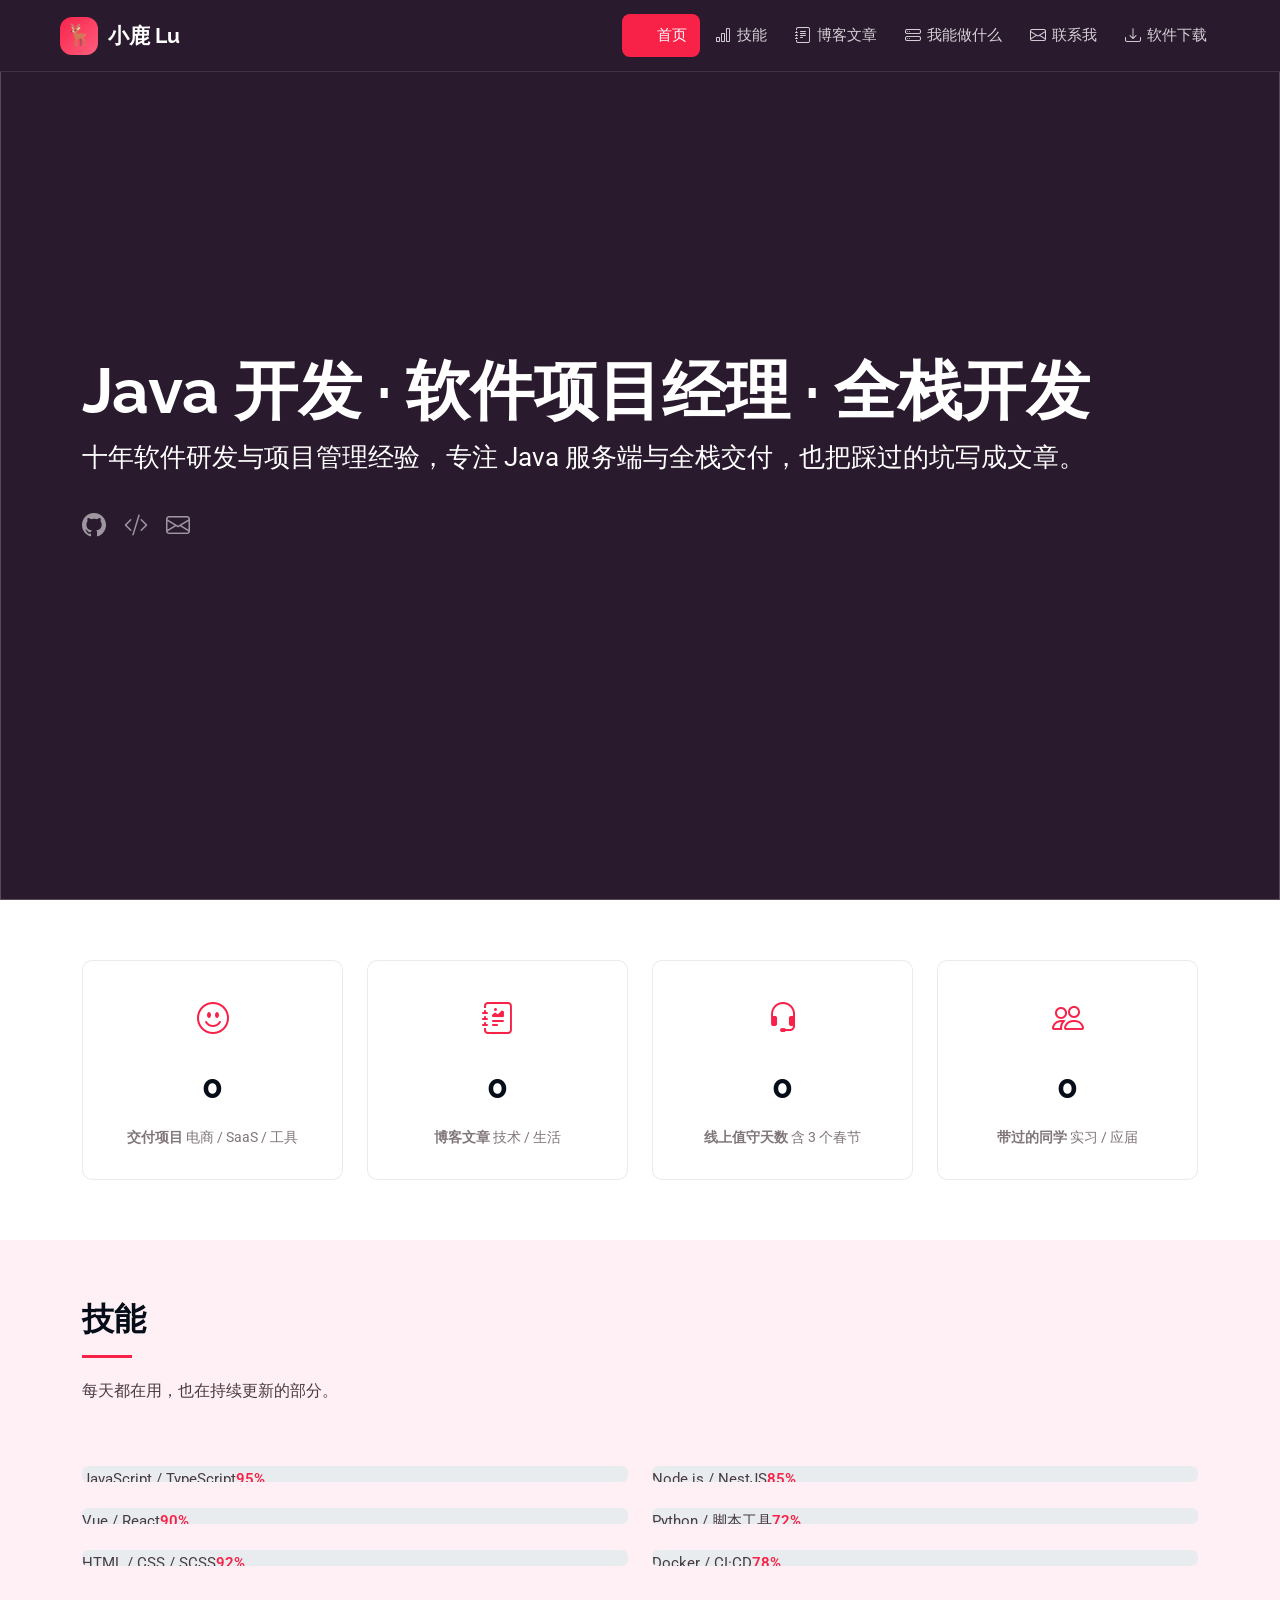
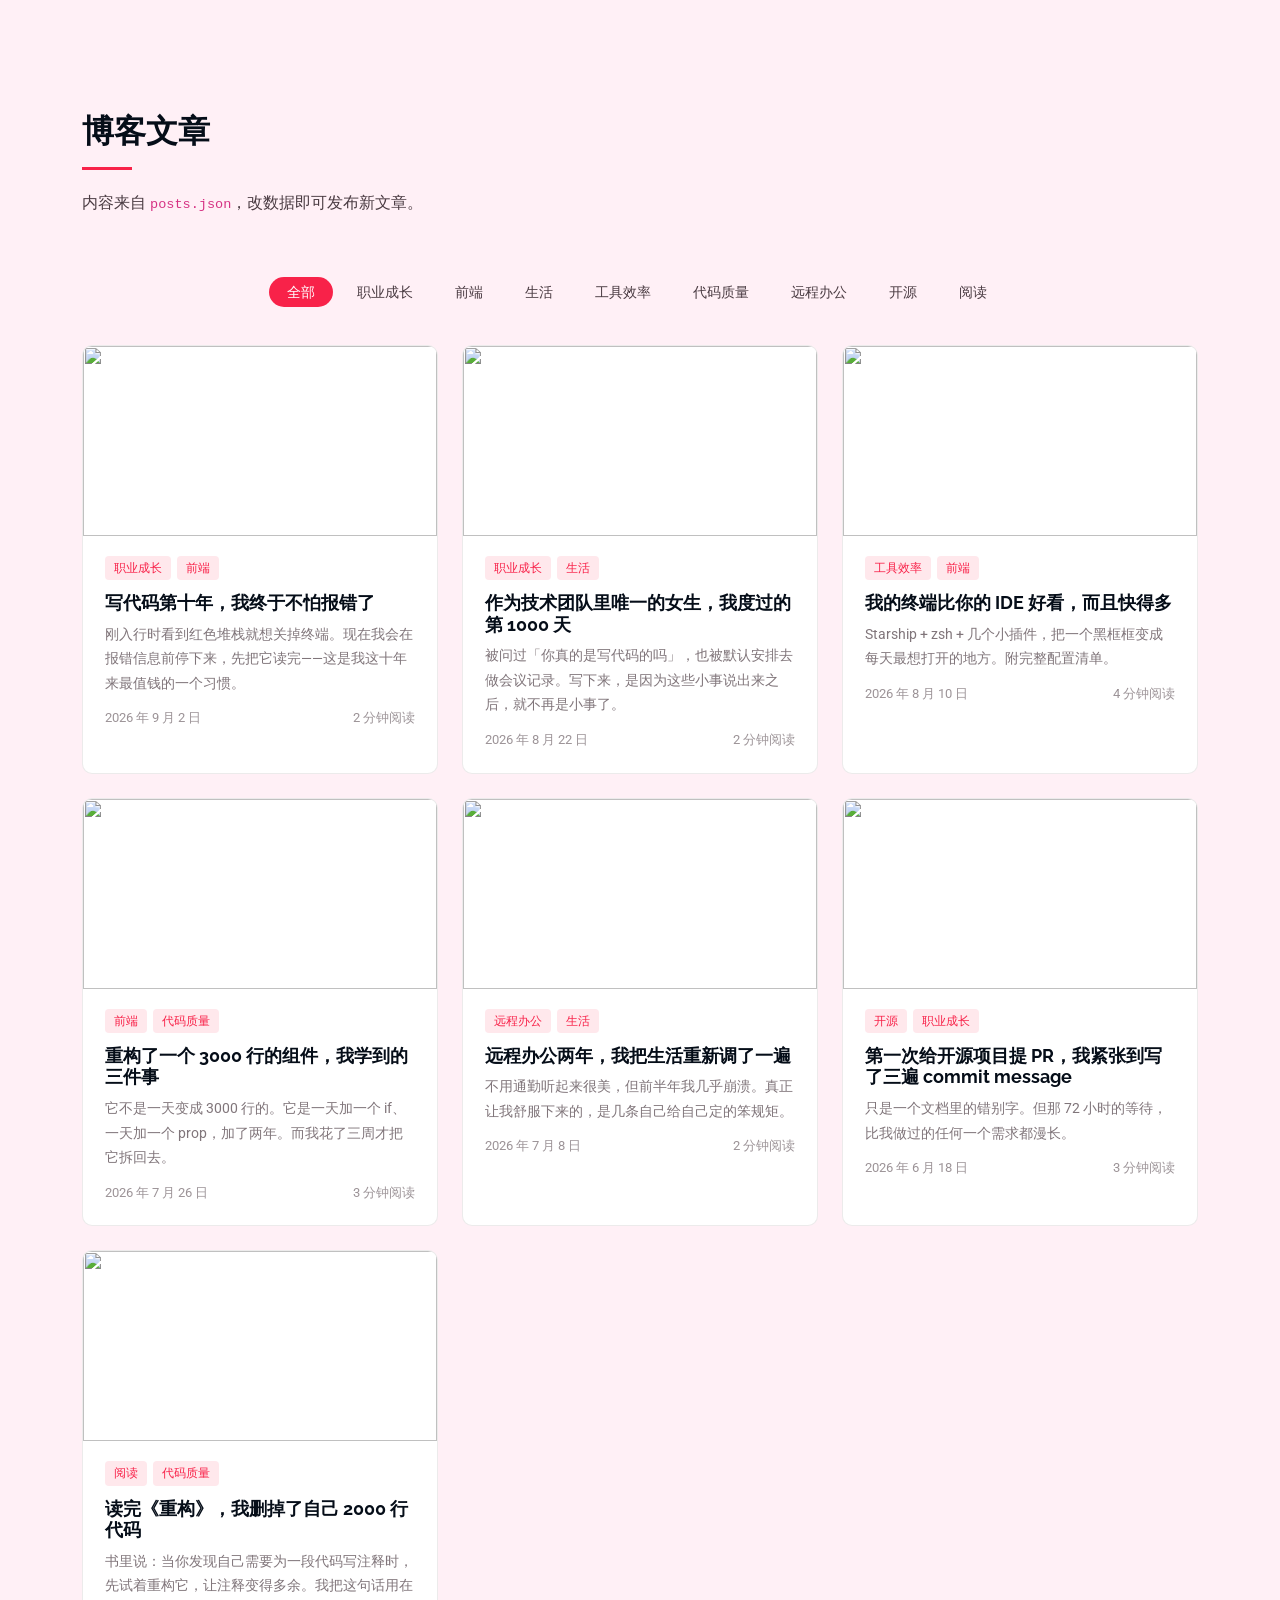
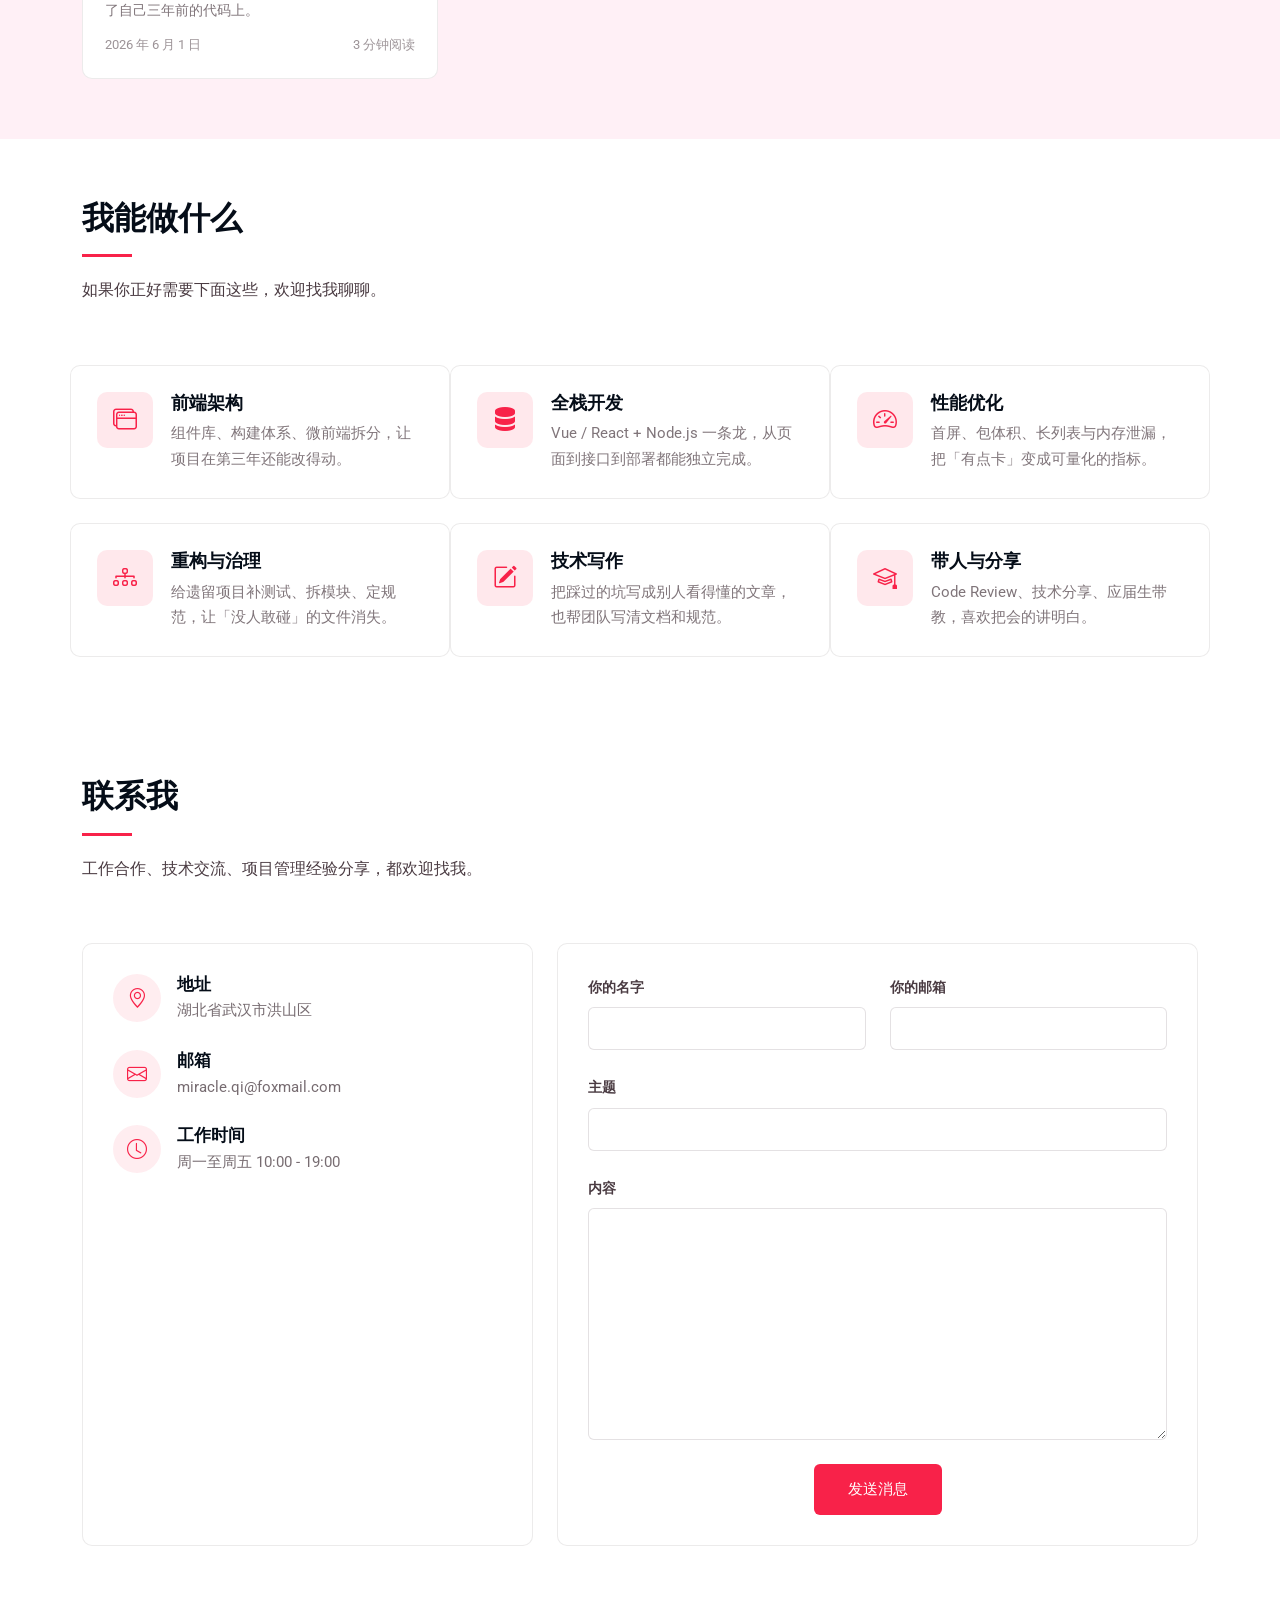
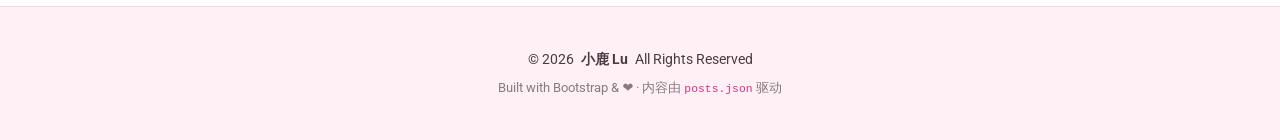
==== commit 5eda0fc3: "联系我页面内容修改" ====
--- a/index.html
+++ b/index.html
@@ -66,7 +66,7 @@
         <div class="hero-social">
           <a href="https://github.com/" target="_blank" rel="noopener"><i class="bi bi-github"></i></a>
           <a href="https://juejin.cn/" target="_blank" rel="noopener"><i class="bi bi-code-slash"></i></a>
-          <a href="mailto:hello@example.com"><i class="bi bi-envelope"></i></a>
+          <a href="mailto:miracle.qi@foxmail.com"><i class="bi bi-envelope"></i></a>
         </div>
       </div>
     </section><!-- /Hero Section -->
@@ -263,18 +263,11 @@
                   <p>湖北省武汉市洪山区</p>
                 </div>
               </div>
-              <div class="info-item d-flex" data-aos="fade-up" data-aos-delay="300">
-                <i class="bi bi-telephone flex-shrink-0"></i>
-                <div>
-                  <h3>电话</h3>
-                  <p>+86 138 0000 0000</p>
-                </div>
-              </div>
               <div class="info-item d-flex" data-aos="fade-up" data-aos-delay="400">
                 <i class="bi bi-envelope flex-shrink-0"></i>
                 <div>
                   <h3>邮箱</h3>
-                  <p>hello@example.com</p>
+                  <p>miracle.qi@foxmail.com</p>
                 </div>
               </div>
               <div class="info-item d-flex" data-aos="fade-up" data-aos-delay="500">
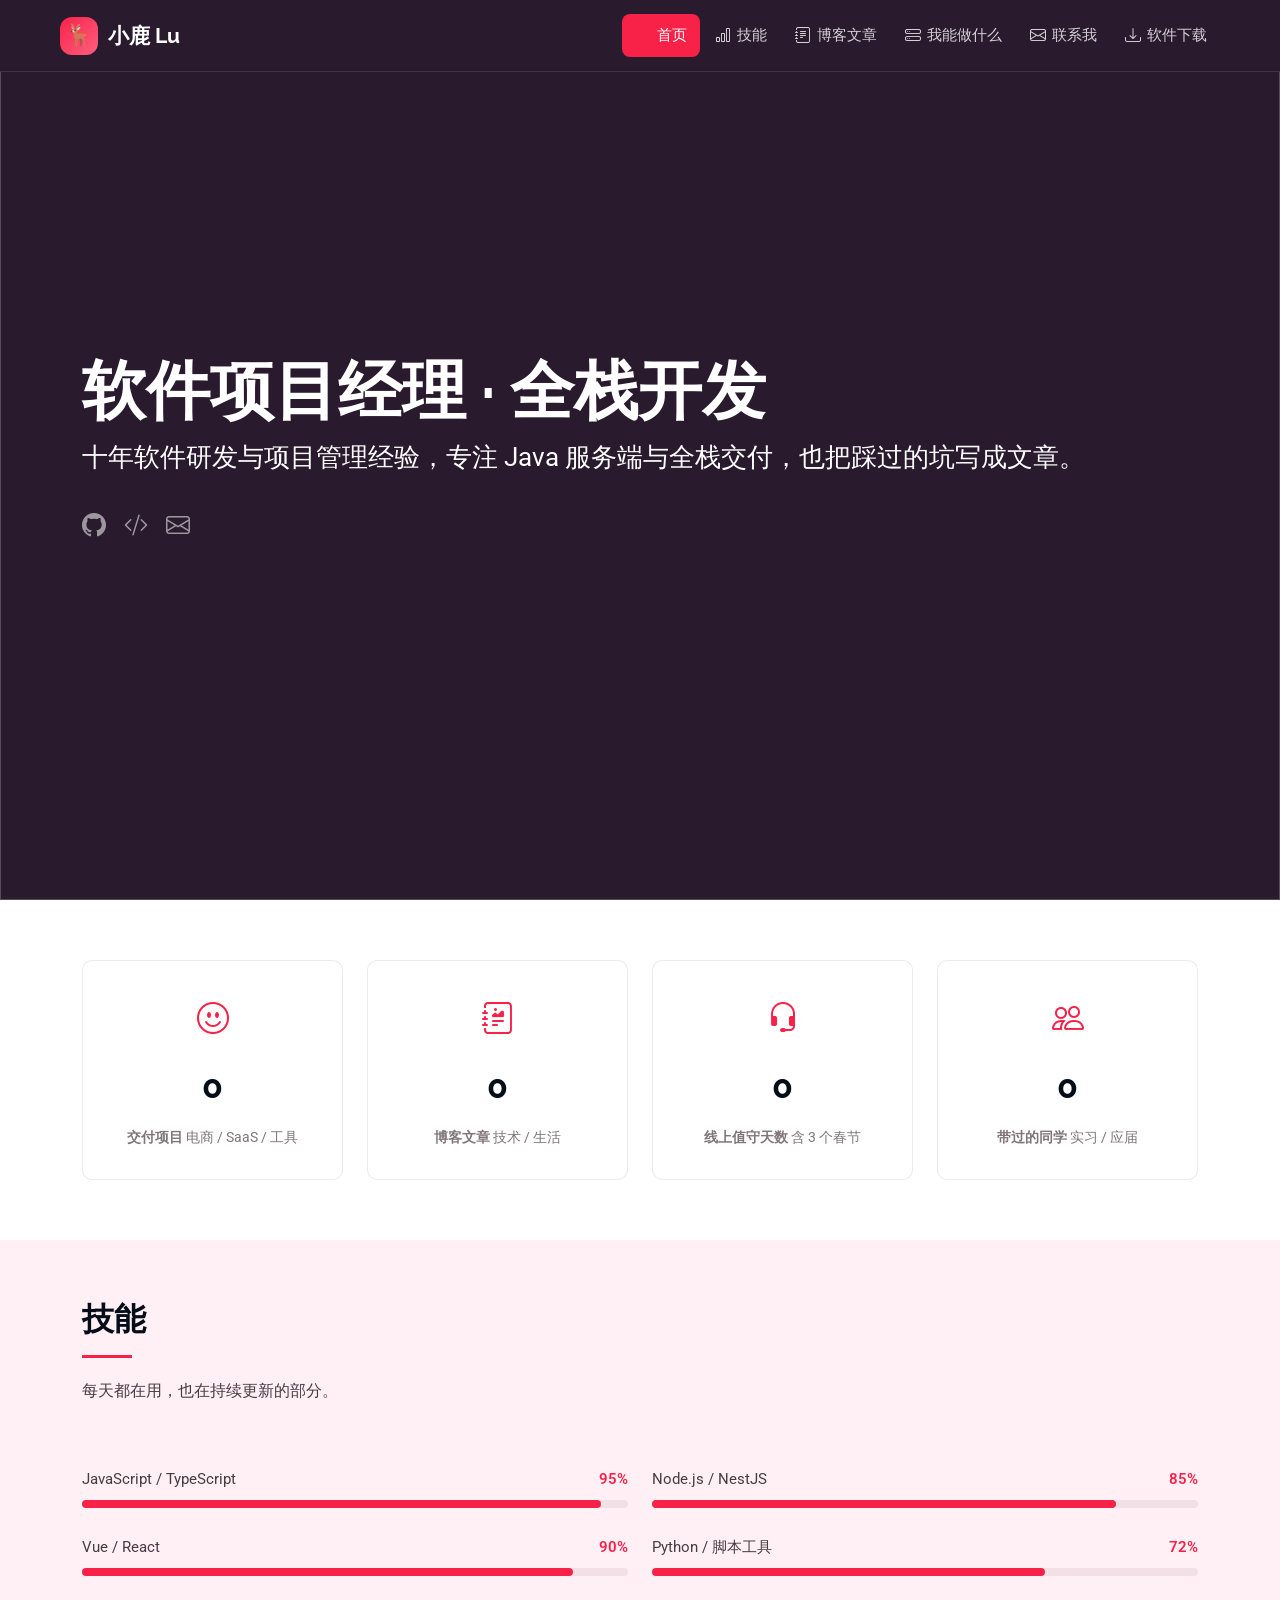
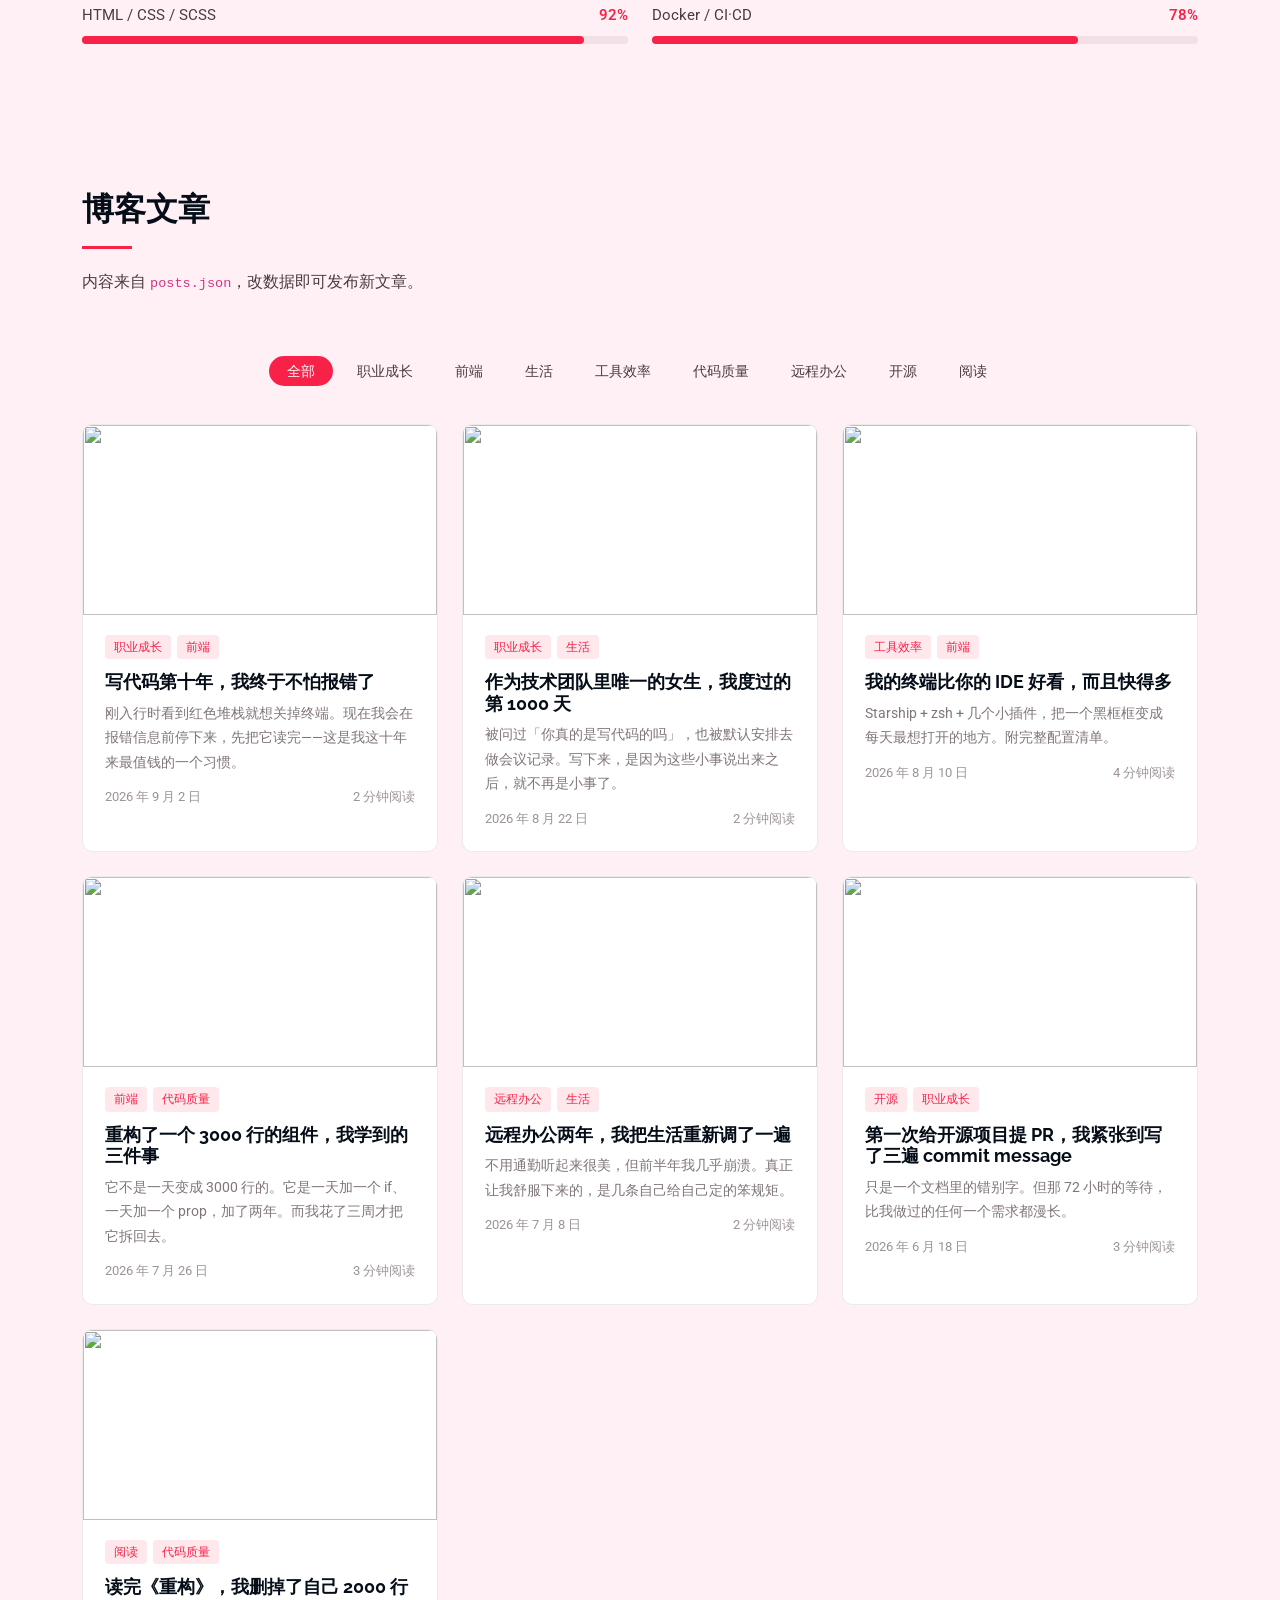
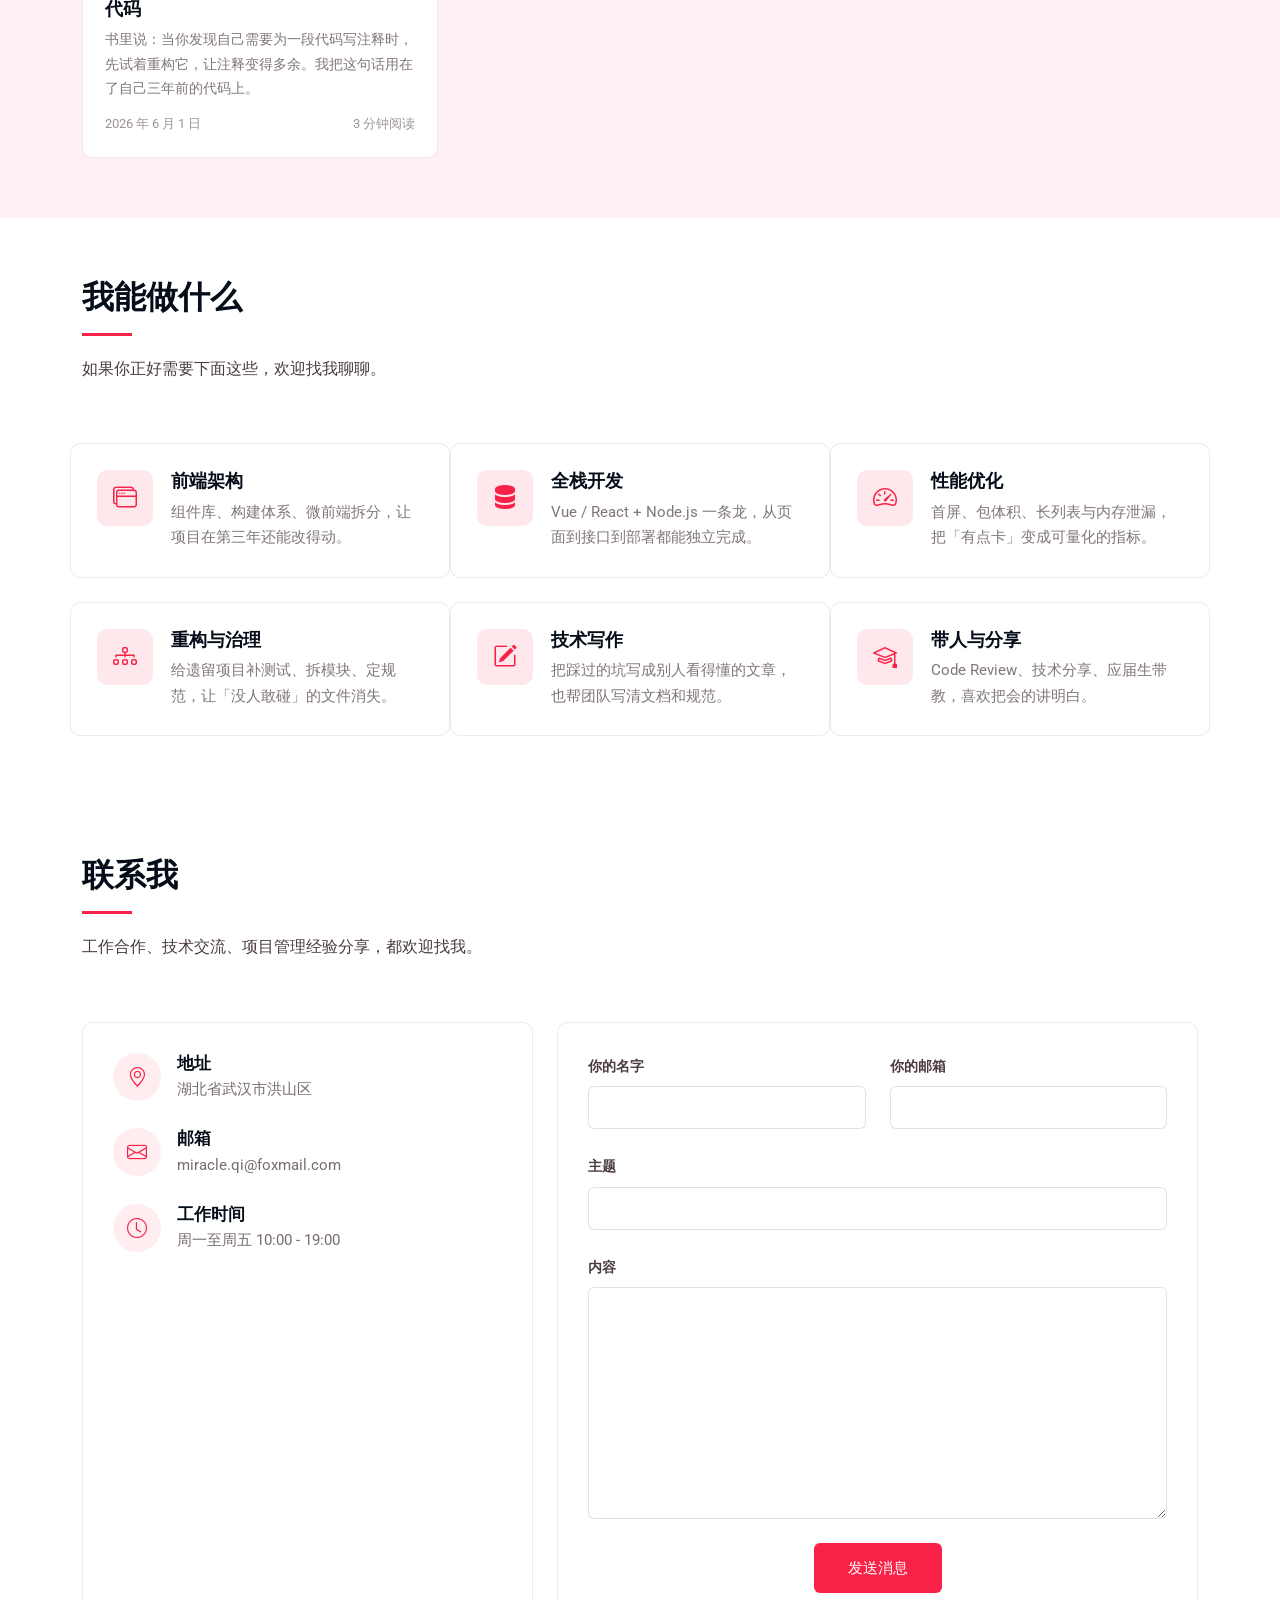
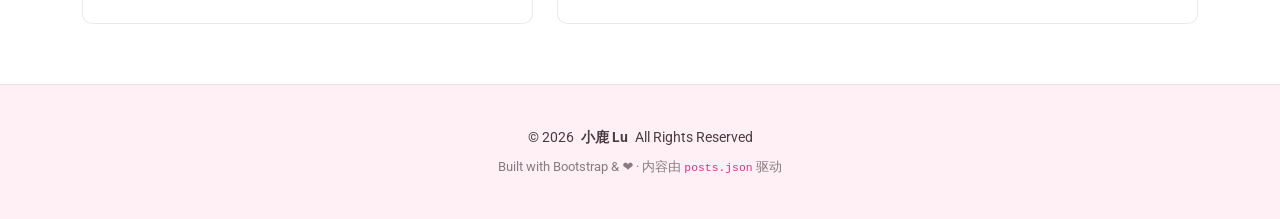
==== commit d67084ad: "修改首页标题" ====
--- a/index.html
+++ b/index.html
@@ -61,7 +61,7 @@
         data-aos="fade-in">
 
       <div class="container" data-aos="fade-up" data-aos-delay="100">
-        <h2>Java 开发 · 软件项目经理 · 全栈开发</h2>
+        <h2>软件项目经理 · 全栈开发</h2>
         <p>十年软件研发与项目管理经验，专注 Java 服务端与全栈交付，也把踩过的坑写成文章。</p>
         <div class="hero-social">
           <a href="https://github.com/" target="_blank" rel="noopener"><i class="bi bi-github"></i></a>
--- a/assets/css/main.css
+++ b/assets/css/main.css
@@ -443,7 +443,17 @@
 # Skills Section
 --------------------------------------------------------------*/
 .skills .progress {
+  display: block;
+  height: auto;
+  overflow: visible;
+  background: transparent;
+  border-radius: 0;
   margin-bottom: 26px;
+}
+
+.skills .progress .progress-bar-wrap {
+  display: block;
+  width: 100%;
 }
 
 .skills .progress .skill {
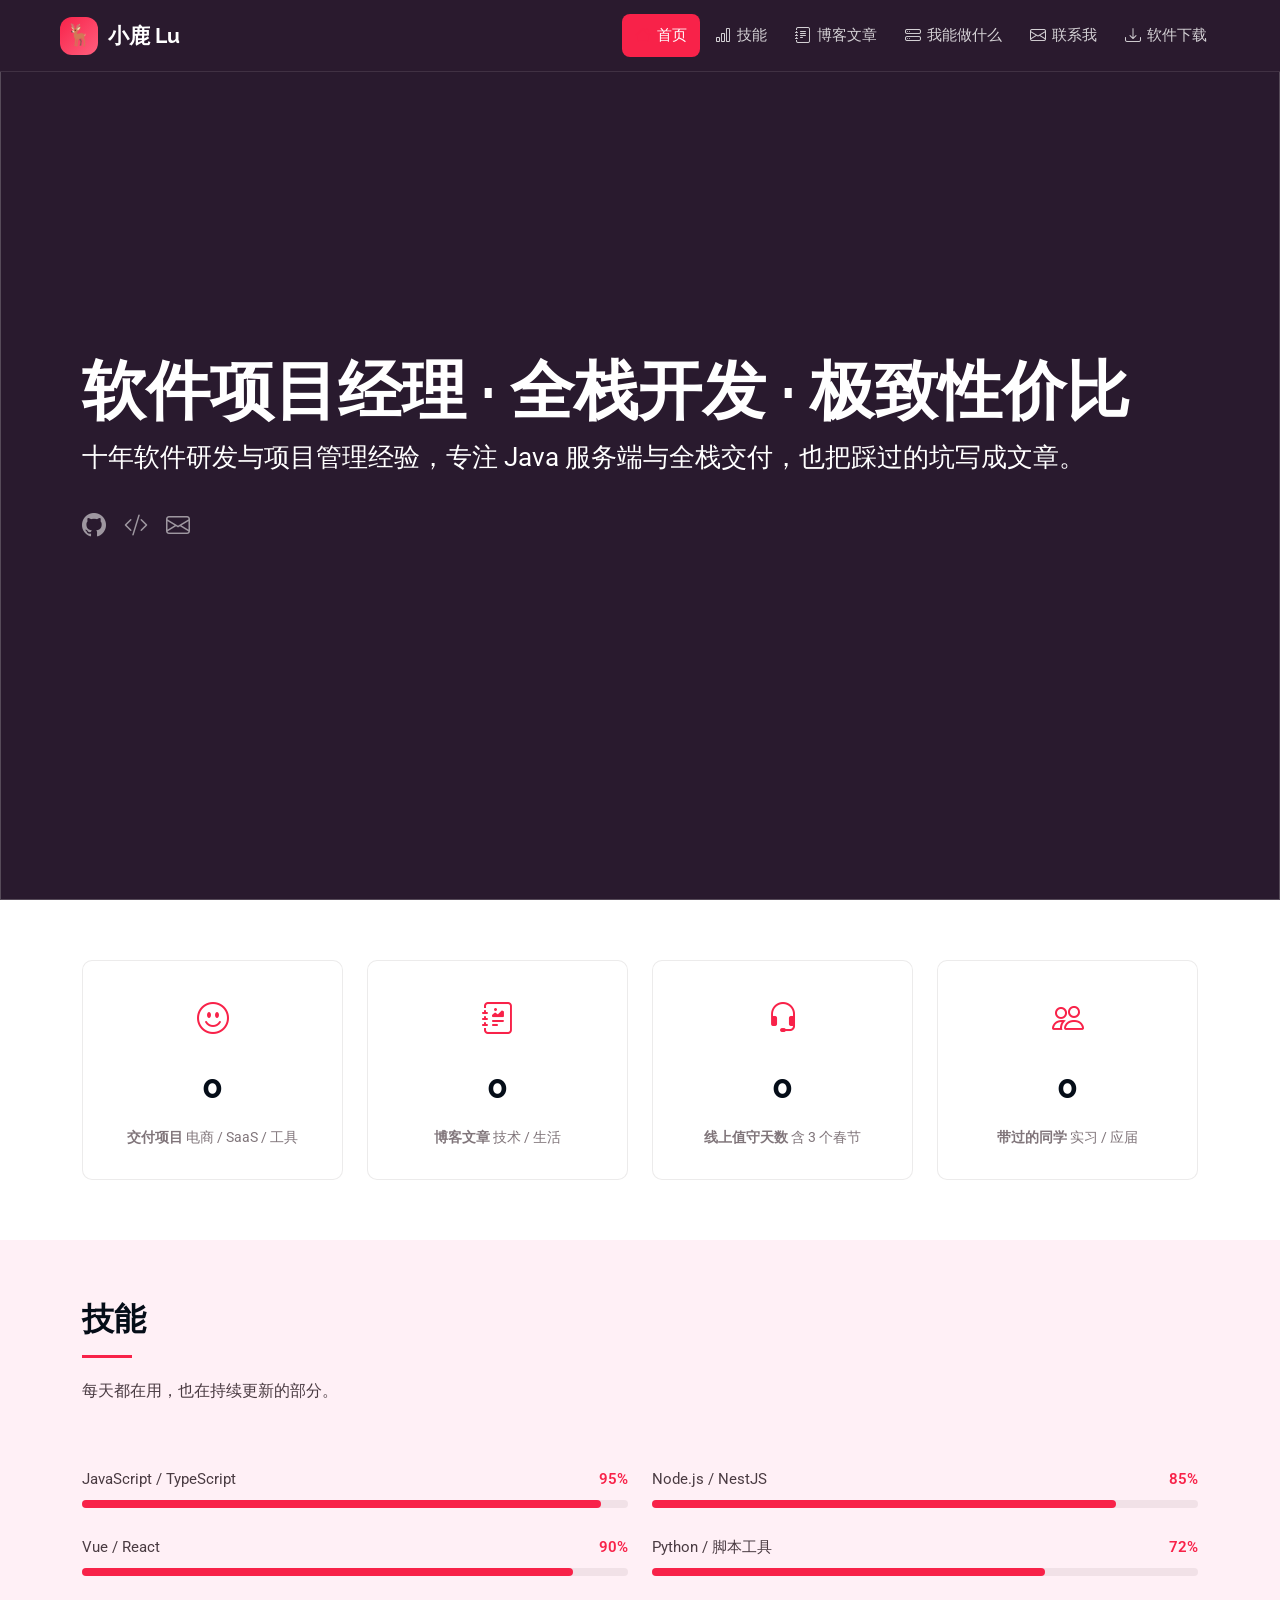
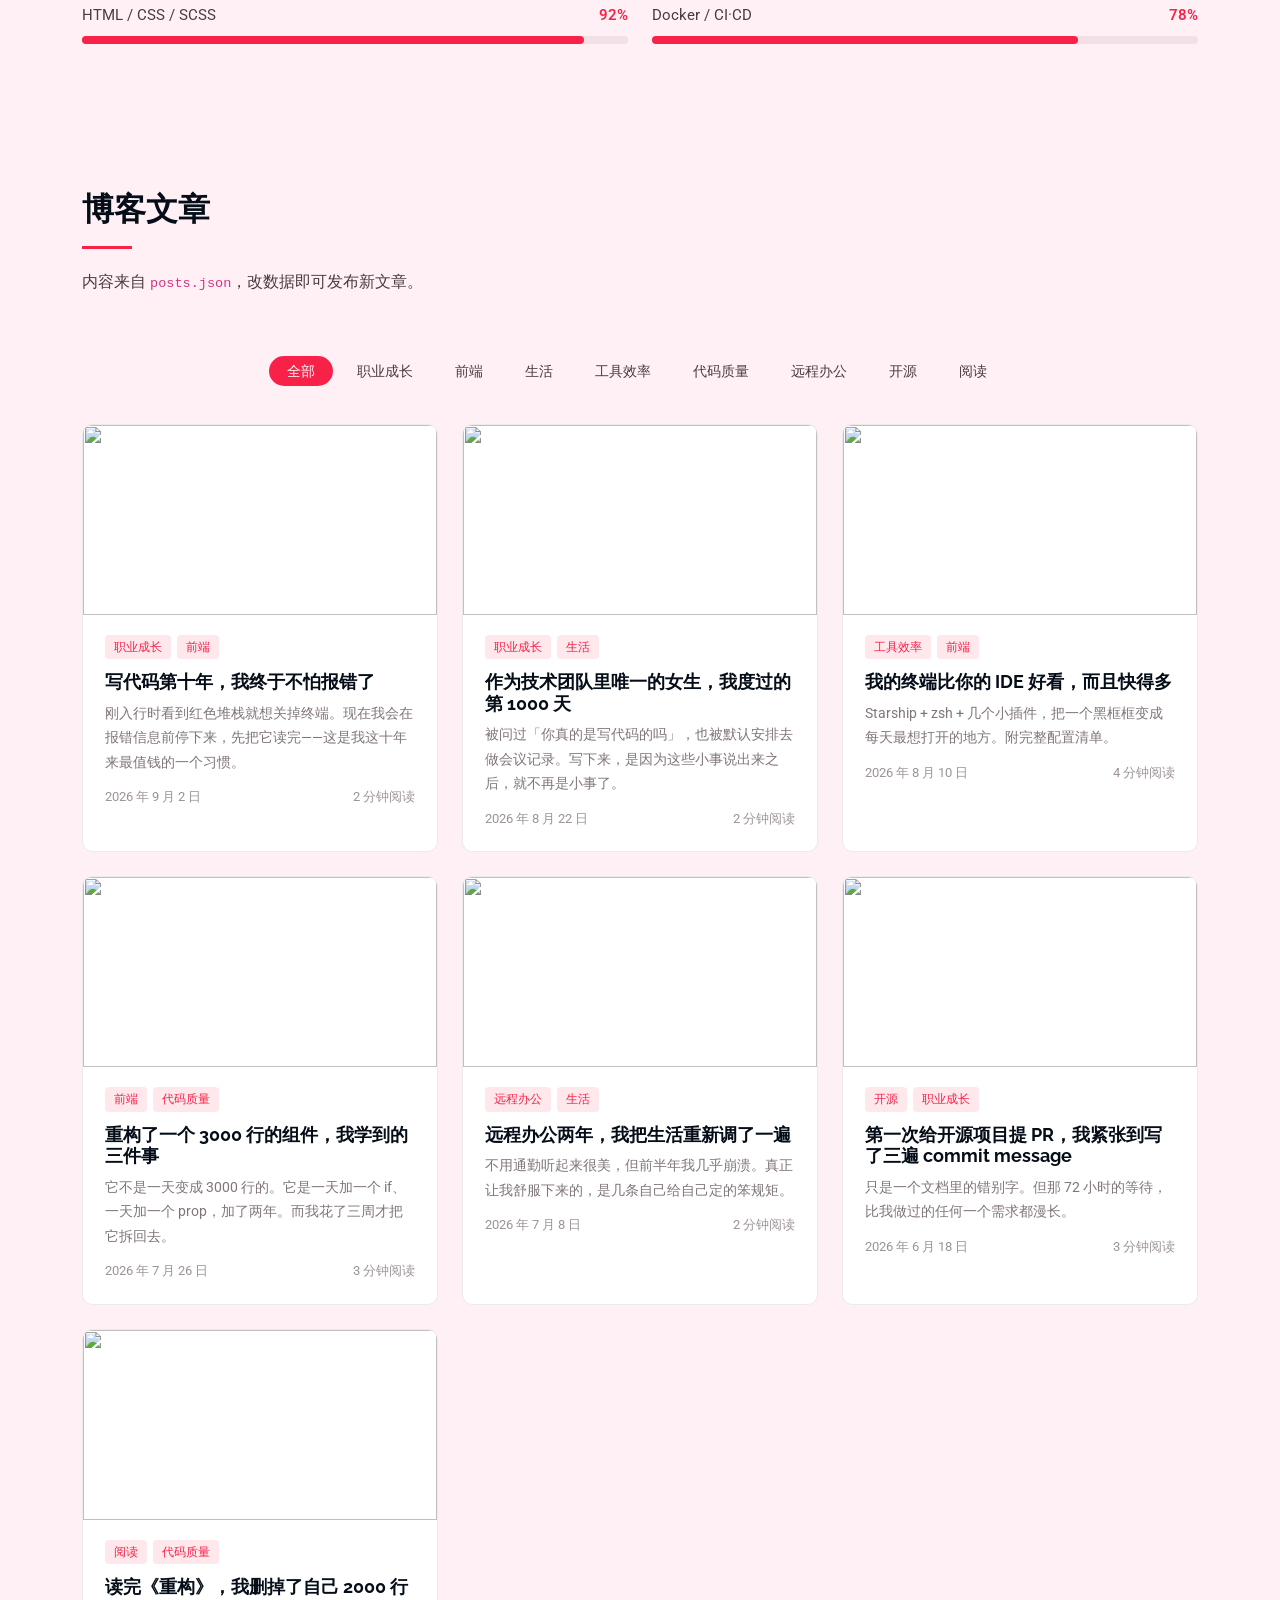
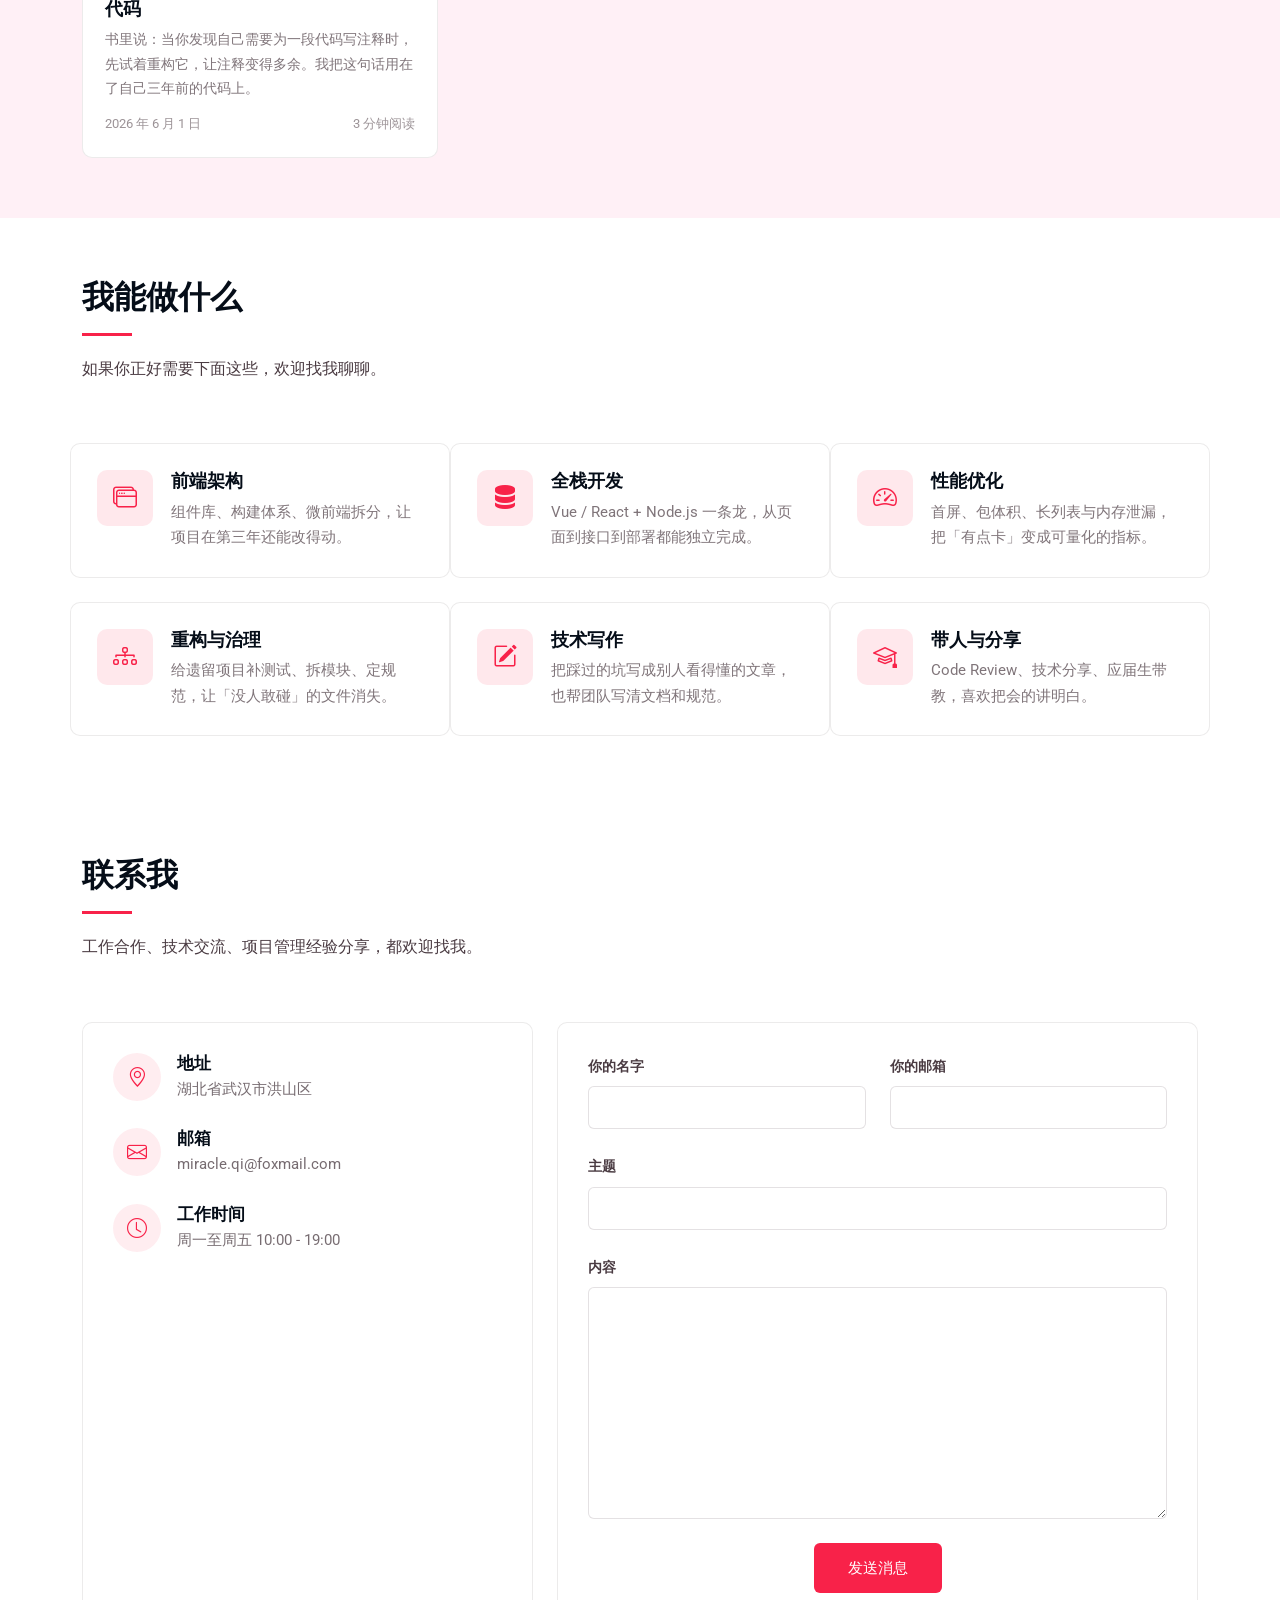
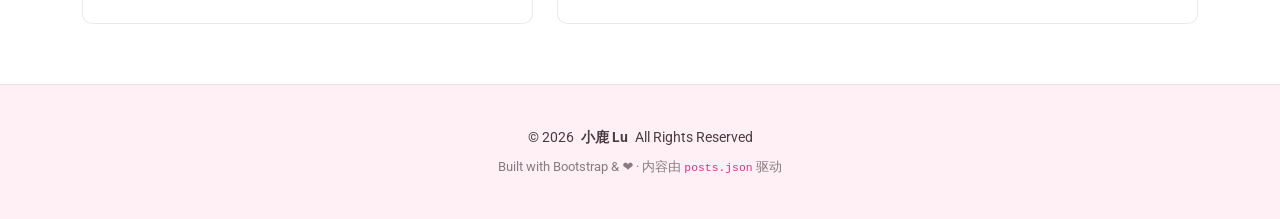
==== commit 445a39e3: "修改标题" ====
--- a/index.html
+++ b/index.html
@@ -61,7 +61,7 @@
         data-aos="fade-in">
 
       <div class="container" data-aos="fade-up" data-aos-delay="100">
-        <h2>软件项目经理 · 全栈开发</h2>
+        <h2>软件项目经理 · 全栈开发 · 极致性价比</h2>
         <p>十年软件研发与项目管理经验，专注 Java 服务端与全栈交付，也把踩过的坑写成文章。</p>
         <div class="hero-social">
           <a href="https://github.com/" target="_blank" rel="noopener"><i class="bi bi-github"></i></a>
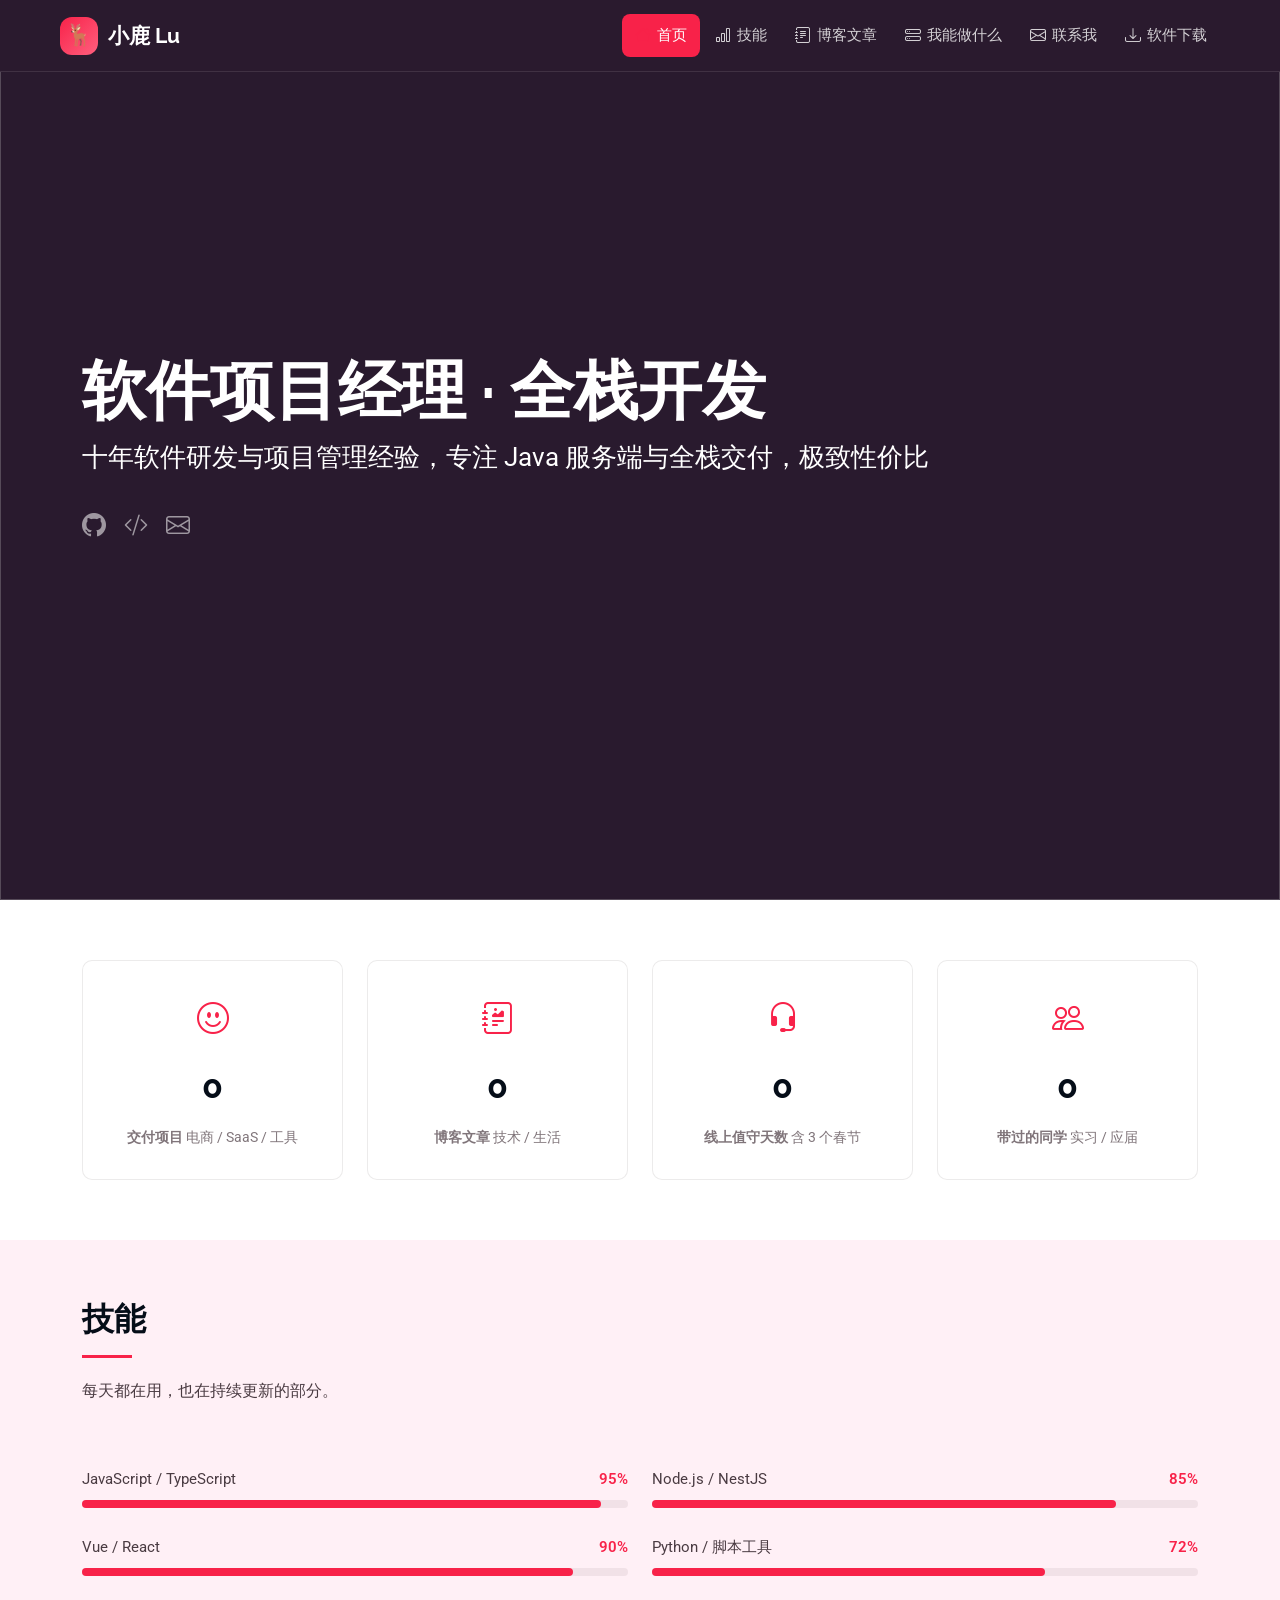
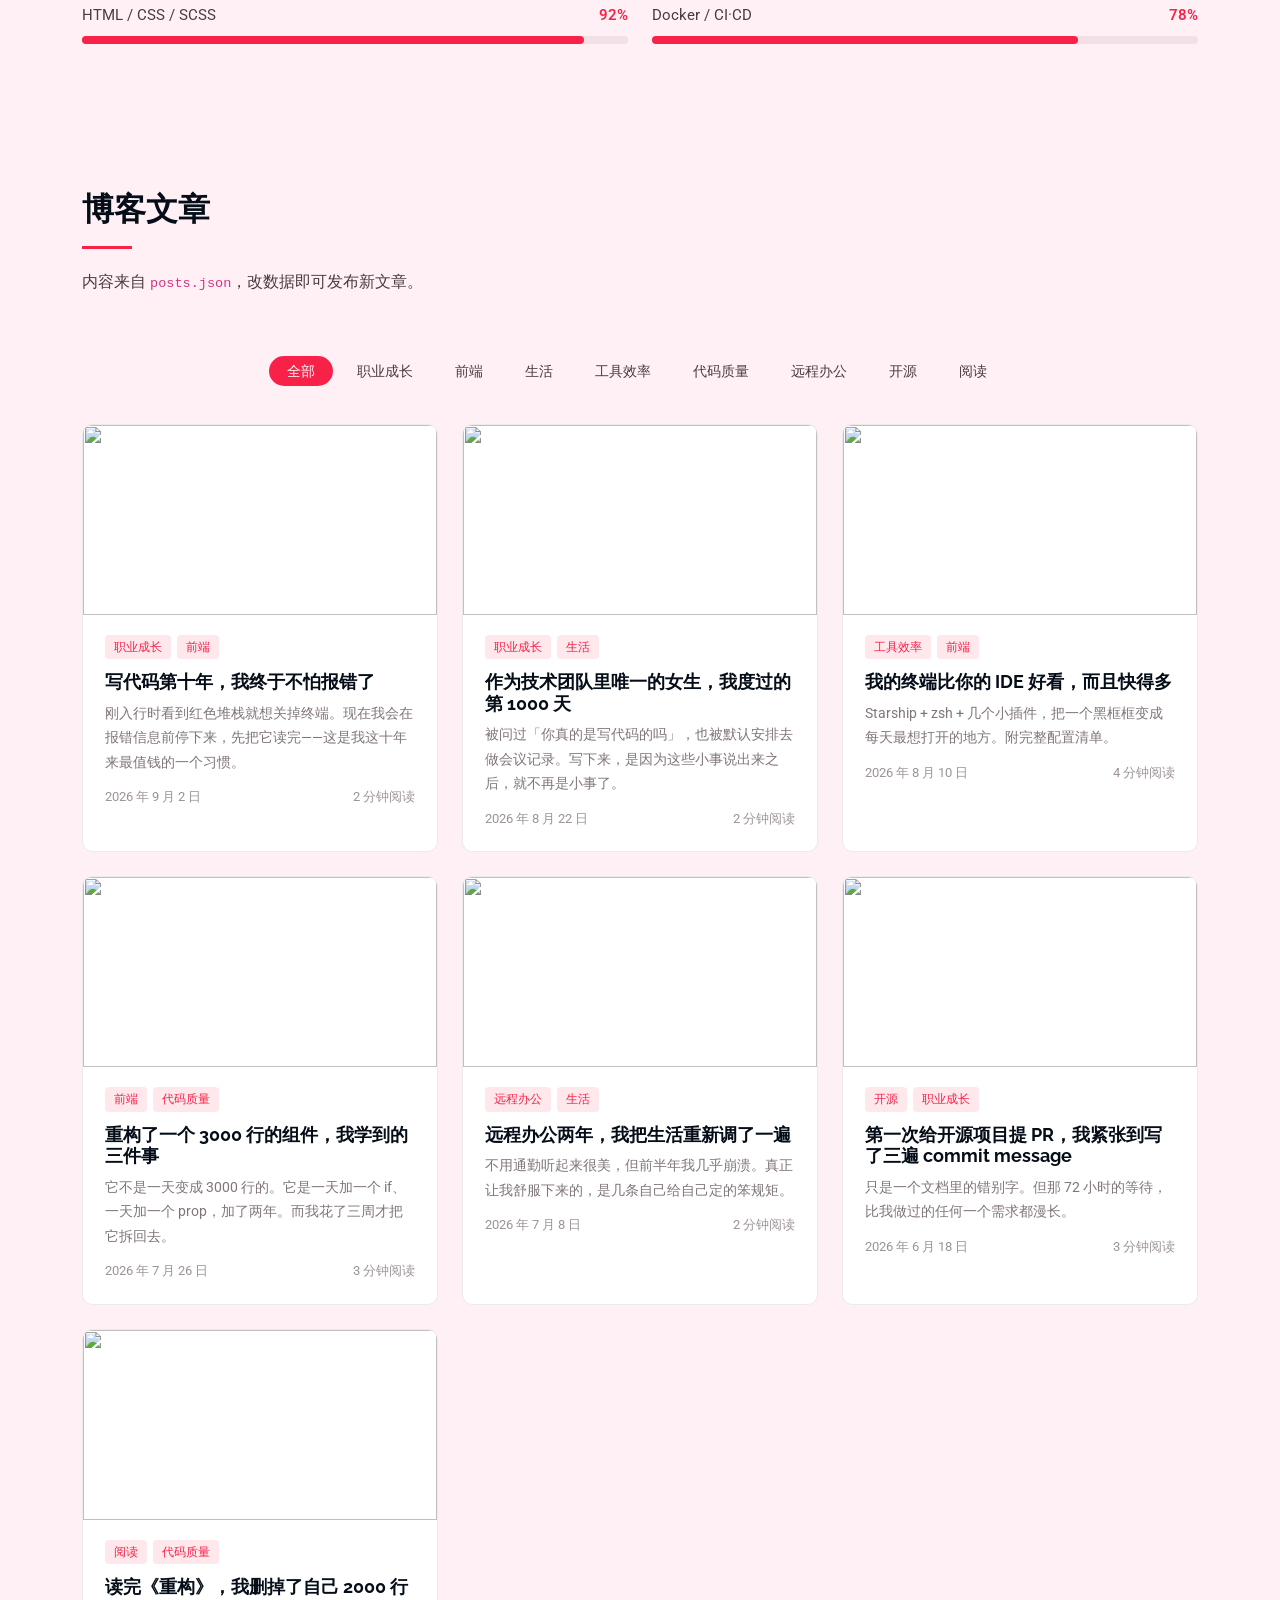
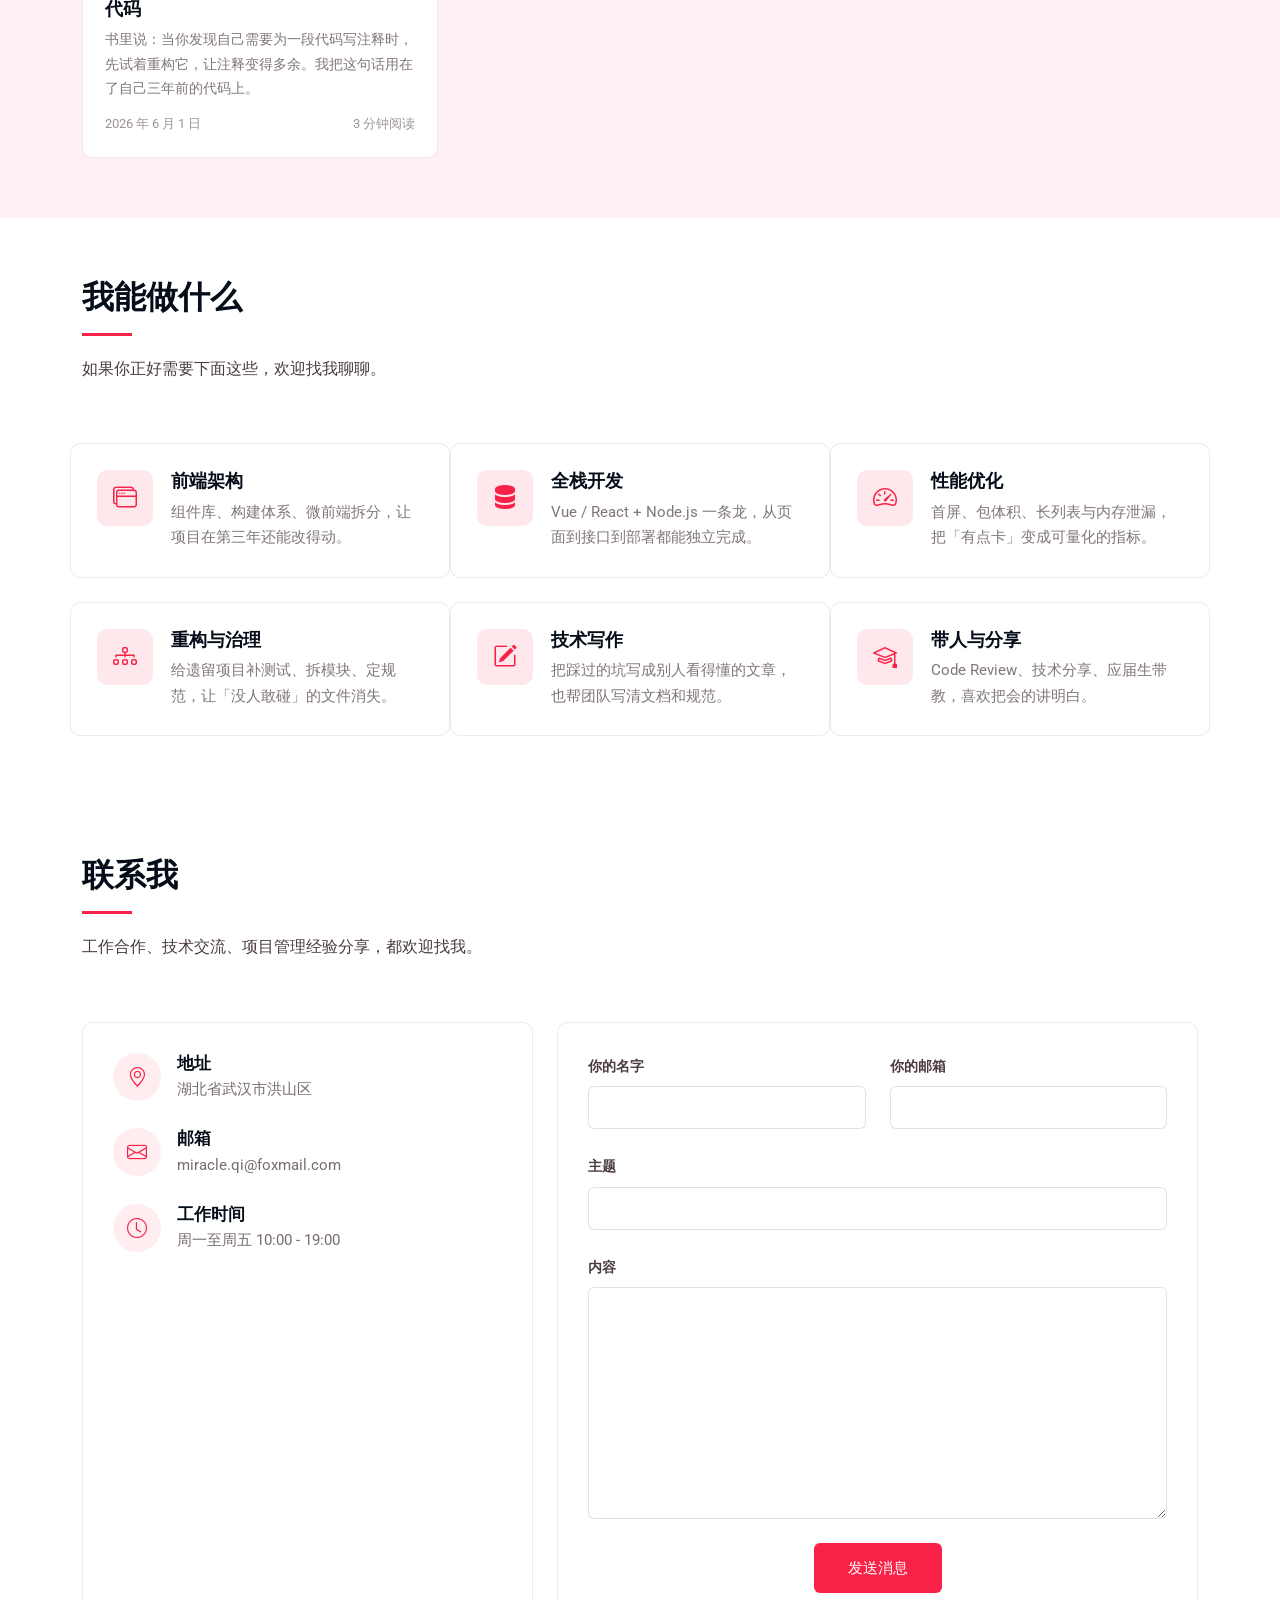
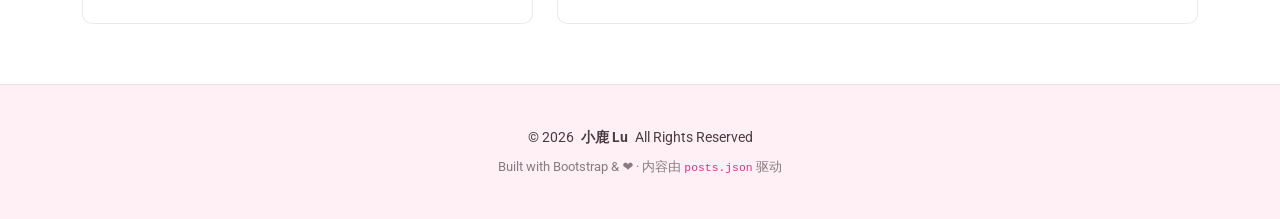
==== commit 1c08cbe9: "修改标题" ====
--- a/index.html
+++ b/index.html
@@ -61,8 +61,8 @@
         data-aos="fade-in">
 
       <div class="container" data-aos="fade-up" data-aos-delay="100">
-        <h2>软件项目经理 · 全栈开发 · 极致性价比</h2>
-        <p>十年软件研发与项目管理经验，专注 Java 服务端与全栈交付，也把踩过的坑写成文章。</p>
+        <h2>软件项目经理 · 全栈开发 </h2>
+        <p>十年软件研发与项目管理经验，专注 Java 服务端与全栈交付，极致性价比</p>
         <div class="hero-social">
           <a href="https://github.com/" target="_blank" rel="noopener"><i class="bi bi-github"></i></a>
           <a href="https://juejin.cn/" target="_blank" rel="noopener"><i class="bi bi-code-slash"></i></a>
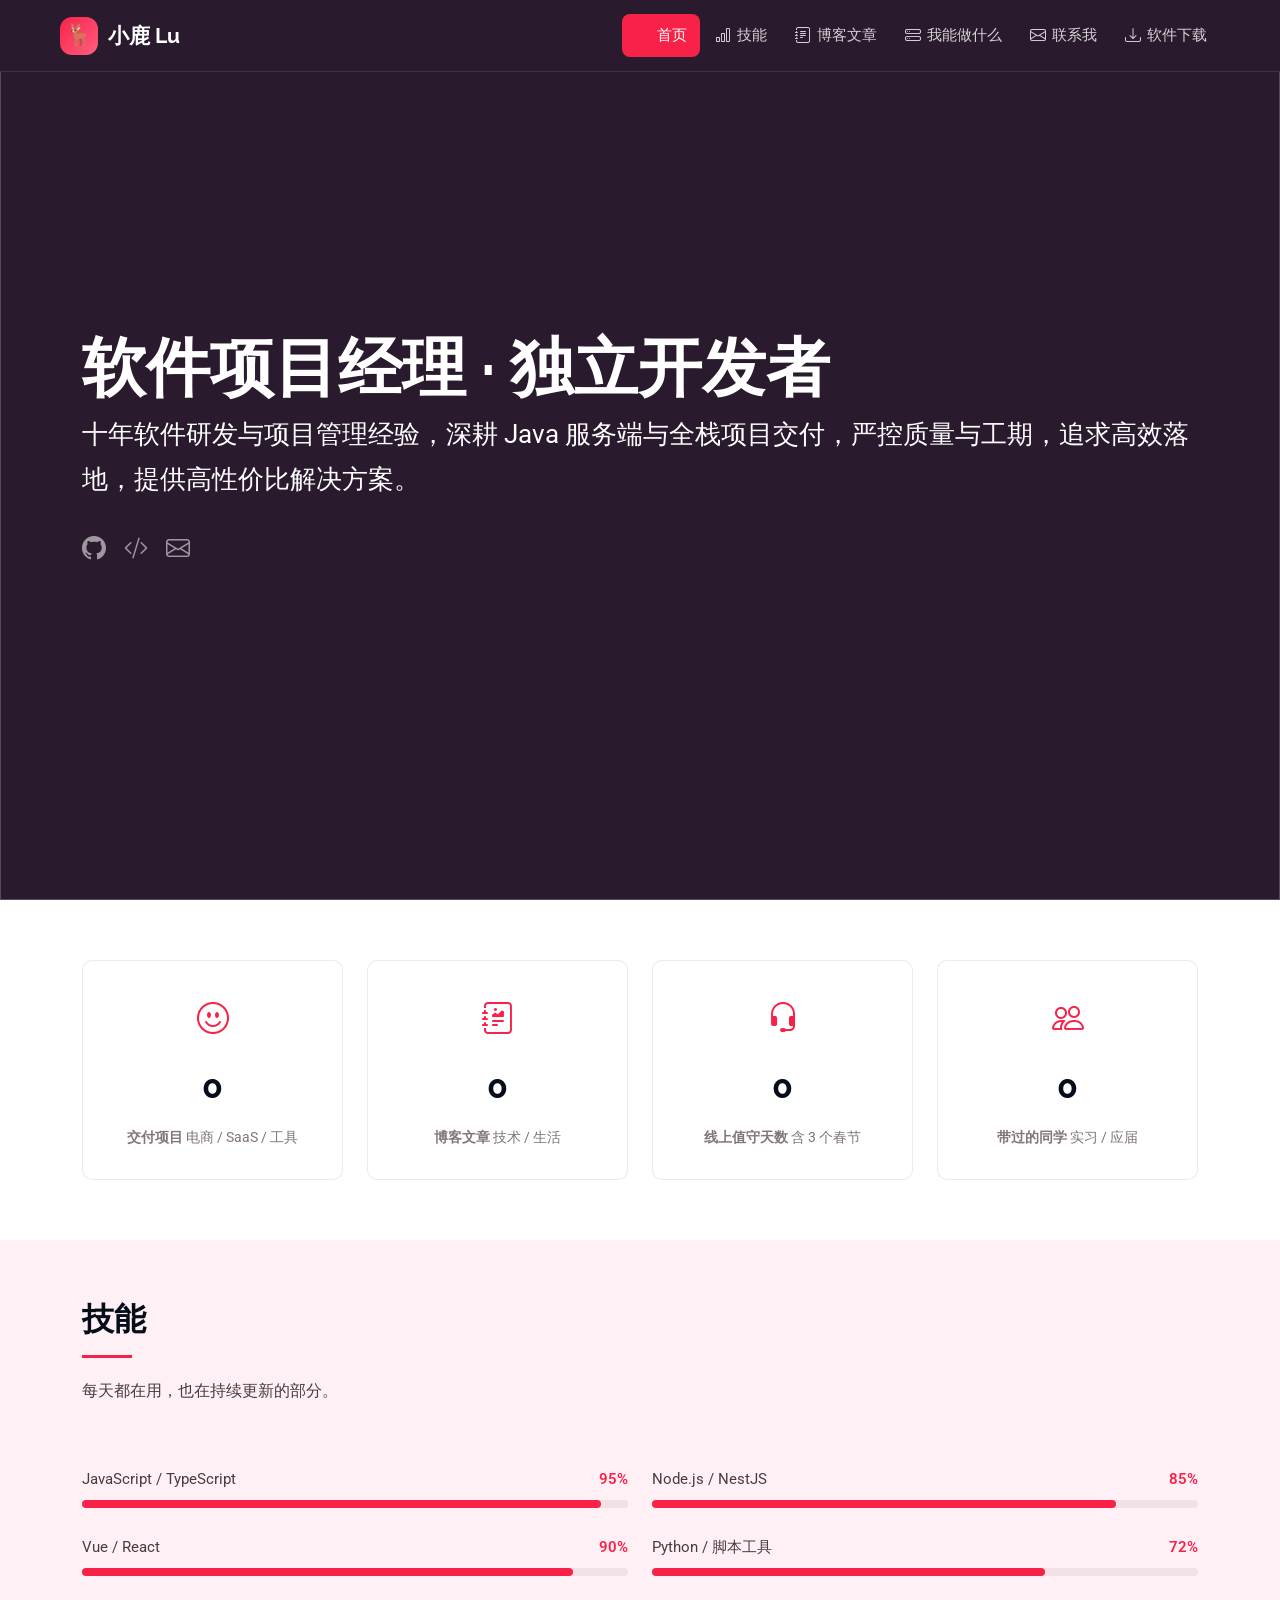
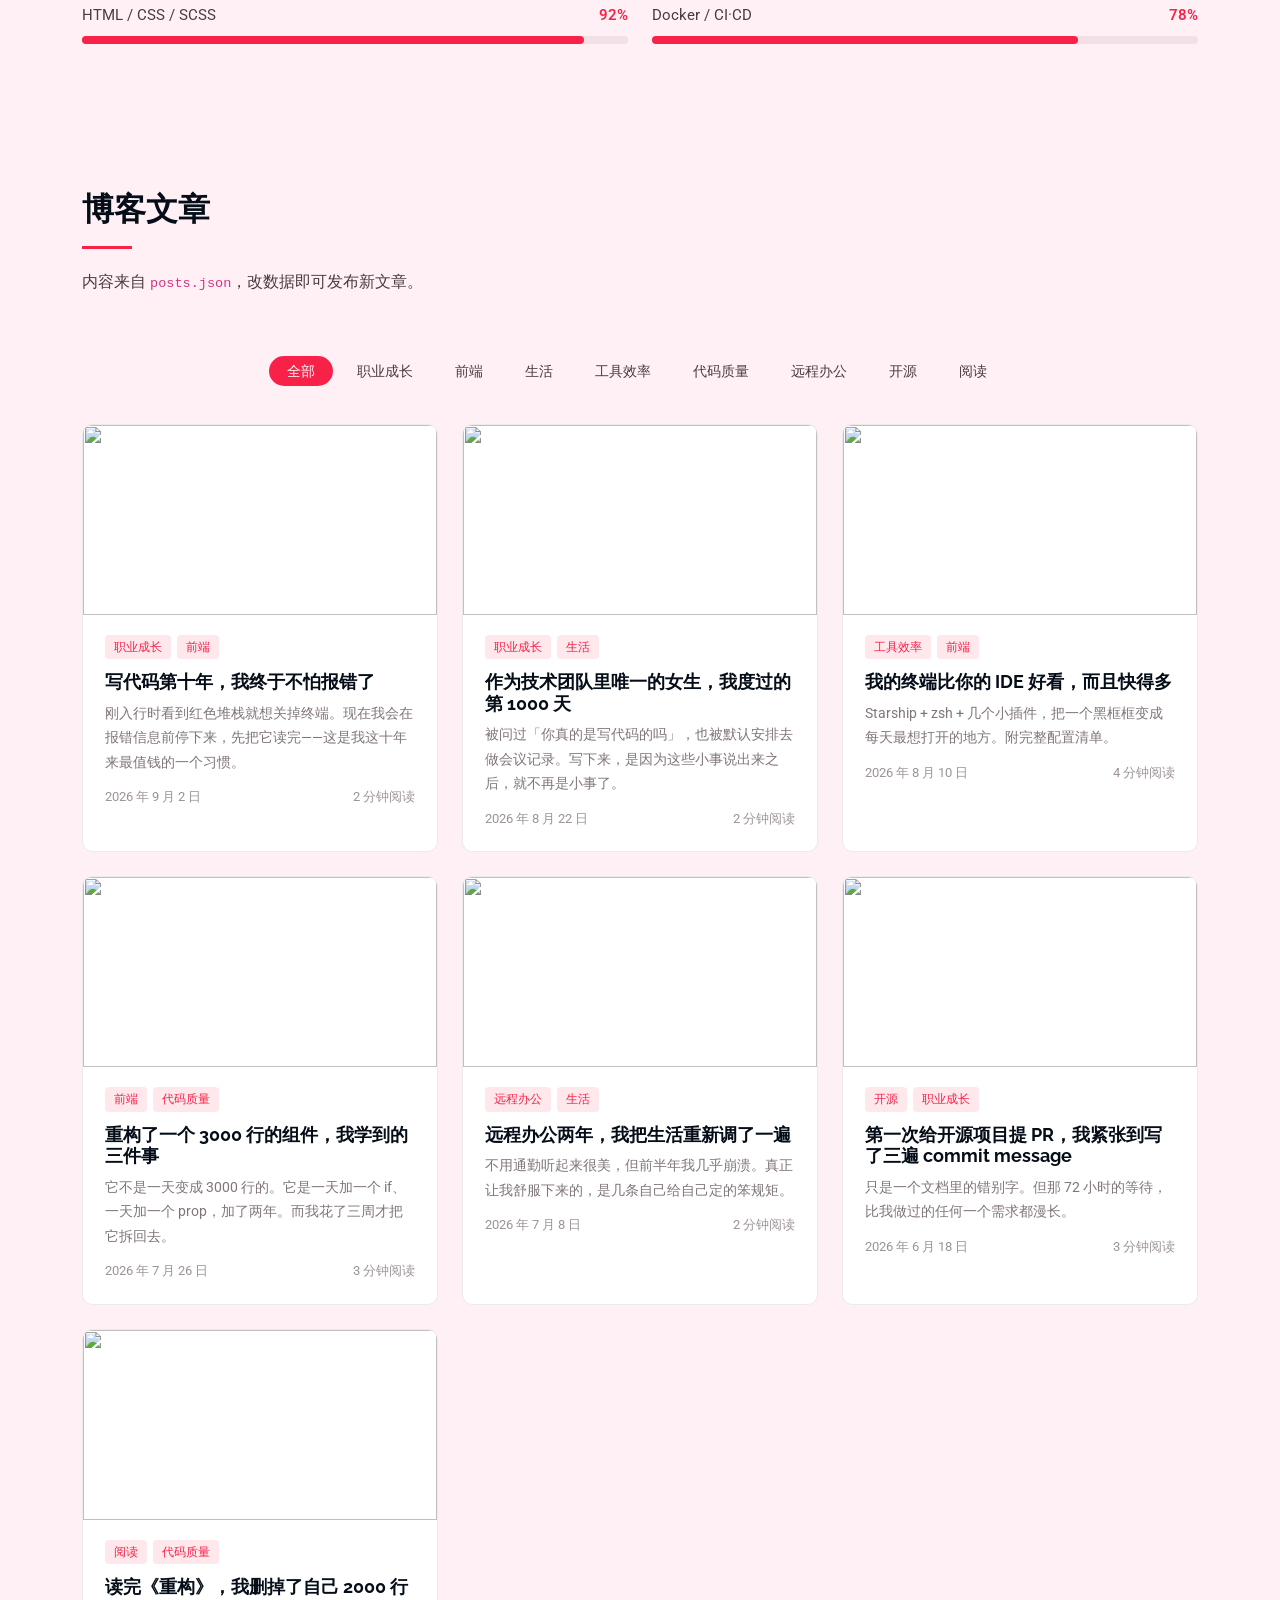
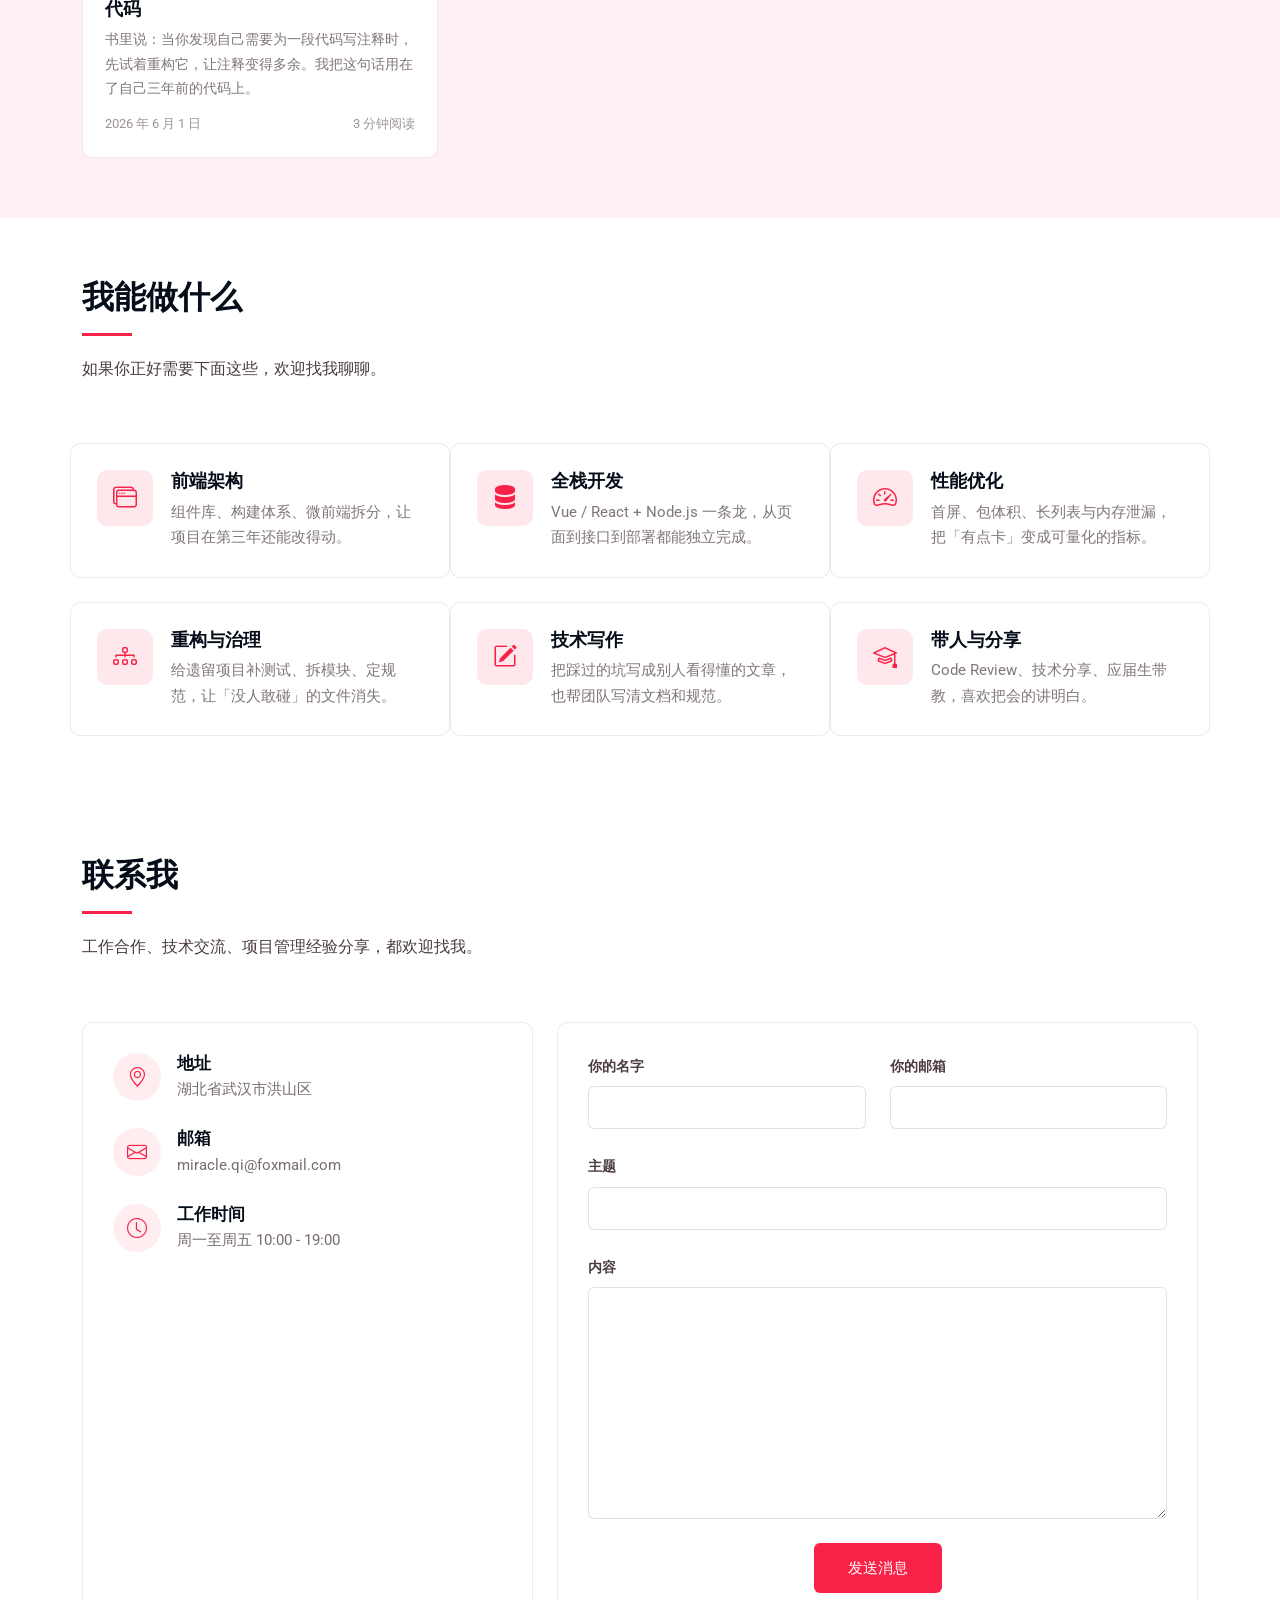
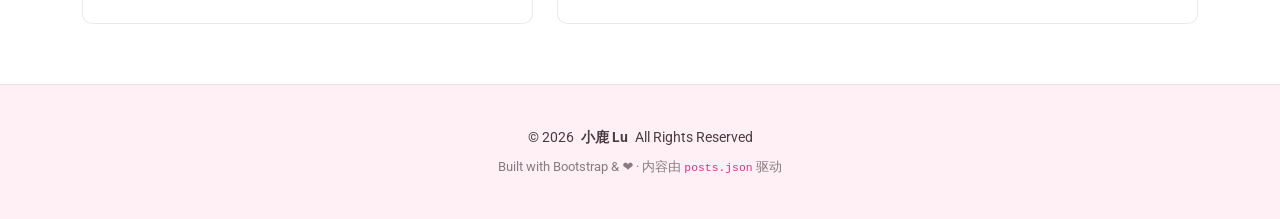
==== commit 2d7b40dc: "修改介绍" ====
--- a/index.html
+++ b/index.html
@@ -61,8 +61,8 @@
         data-aos="fade-in">
 
       <div class="container" data-aos="fade-up" data-aos-delay="100">
-        <h2>软件项目经理 · 全栈开发 </h2>
-        <p>十年软件研发与项目管理经验，专注 Java 服务端与全栈交付，极致性价比</p>
+        <h2>软件项目经理 · 独立开发者 </h2>
+        <p>十年软件研发与项目管理经验，深耕 Java 服务端与全栈项目交付，严控质量与工期，追求高效落地，提供高性价比解决方案。</p>
         <div class="hero-social">
           <a href="https://github.com/" target="_blank" rel="noopener"><i class="bi bi-github"></i></a>
           <a href="https://juejin.cn/" target="_blank" rel="noopener"><i class="bi bi-code-slash"></i></a>
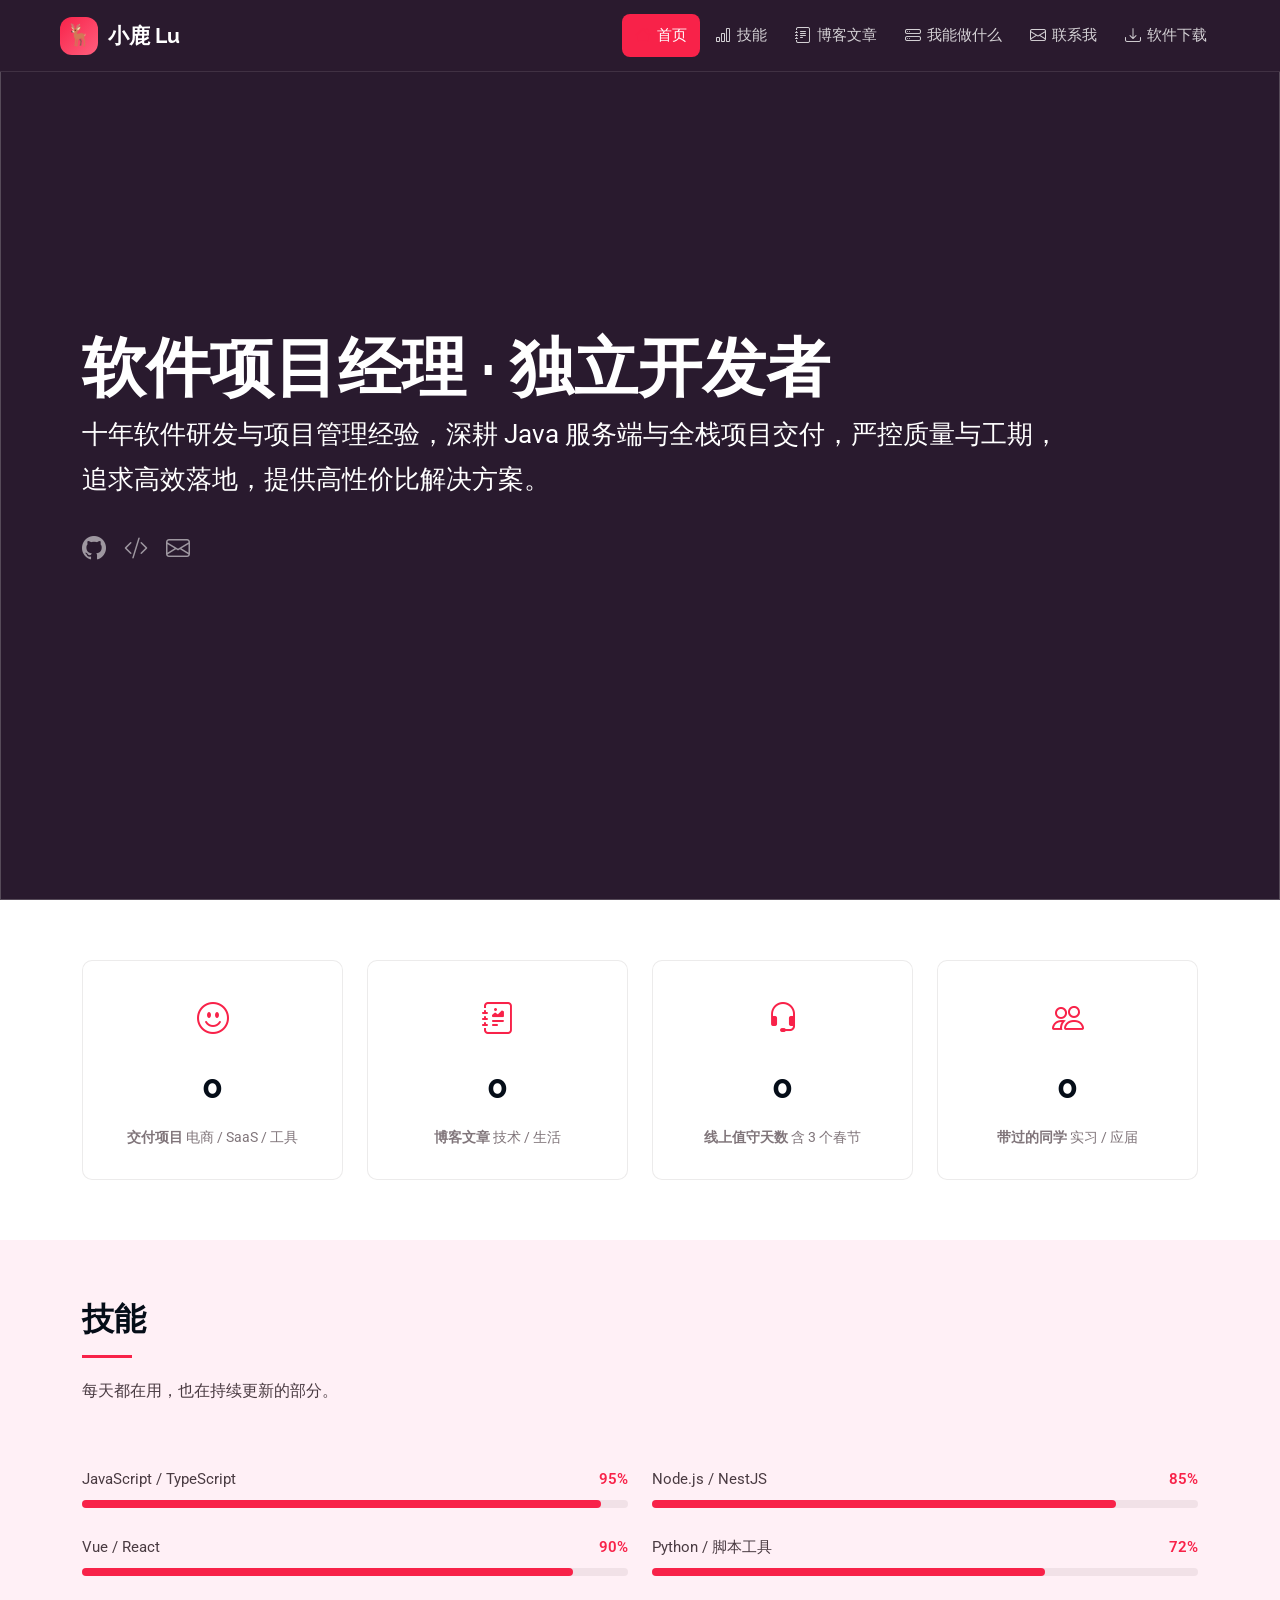
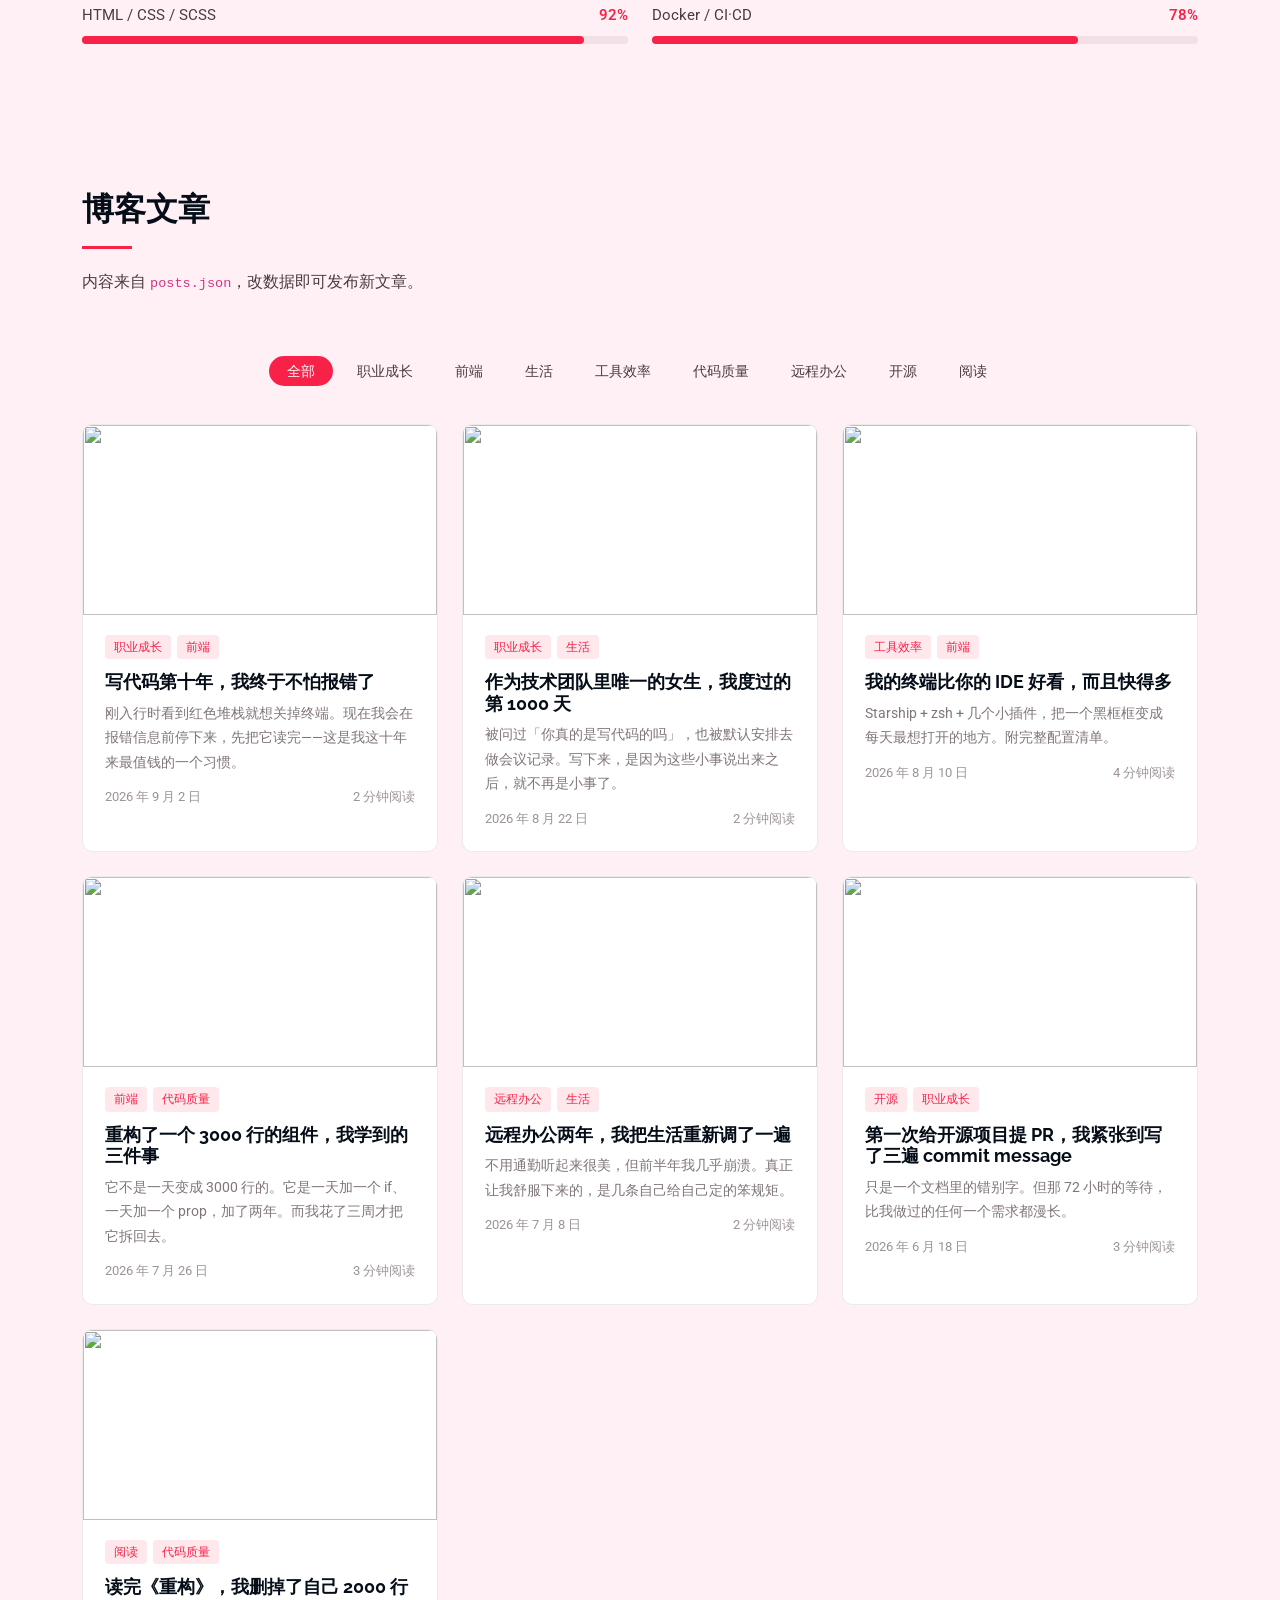
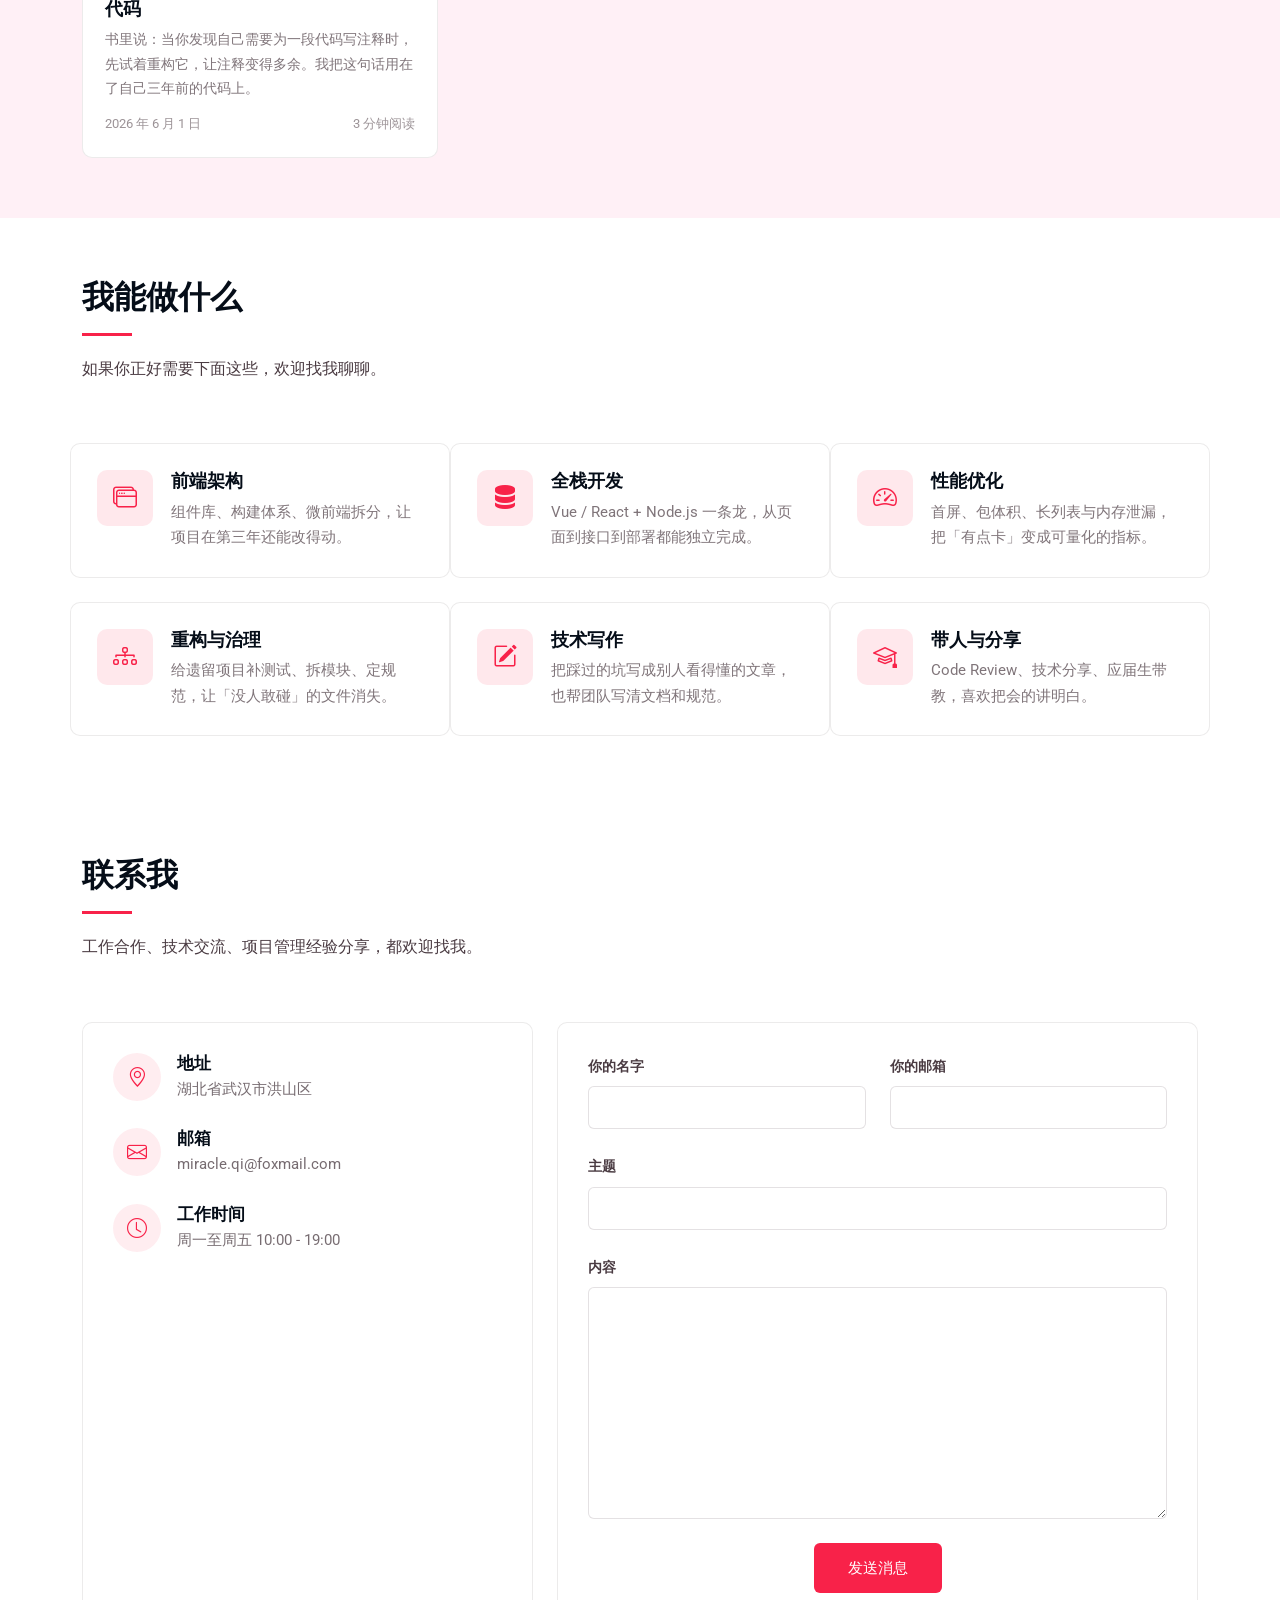
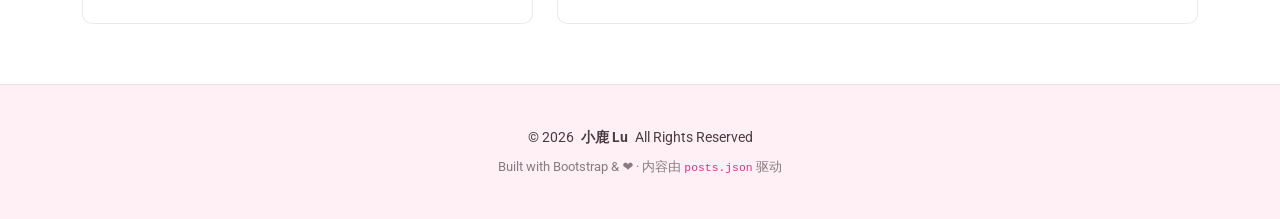
==== commit 44ac9773: "修改介绍" ====
--- a/index.html
+++ b/index.html
@@ -62,7 +62,8 @@
 
       <div class="container" data-aos="fade-up" data-aos-delay="100">
         <h2>软件项目经理 · 独立开发者 </h2>
-        <p>十年软件研发与项目管理经验，深耕 Java 服务端与全栈项目交付，严控质量与工期，追求高效落地，提供高性价比解决方案。</p>
+        <p>十年软件研发与项目管理经验，深耕 Java 服务端与全栈项目交付，严控质量与工期，<br>
+          追求高效落地，提供高性价比解决方案。</p>
         <div class="hero-social">
           <a href="https://github.com/" target="_blank" rel="noopener"><i class="bi bi-github"></i></a>
           <a href="https://juejin.cn/" target="_blank" rel="noopener"><i class="bi bi-code-slash"></i></a>
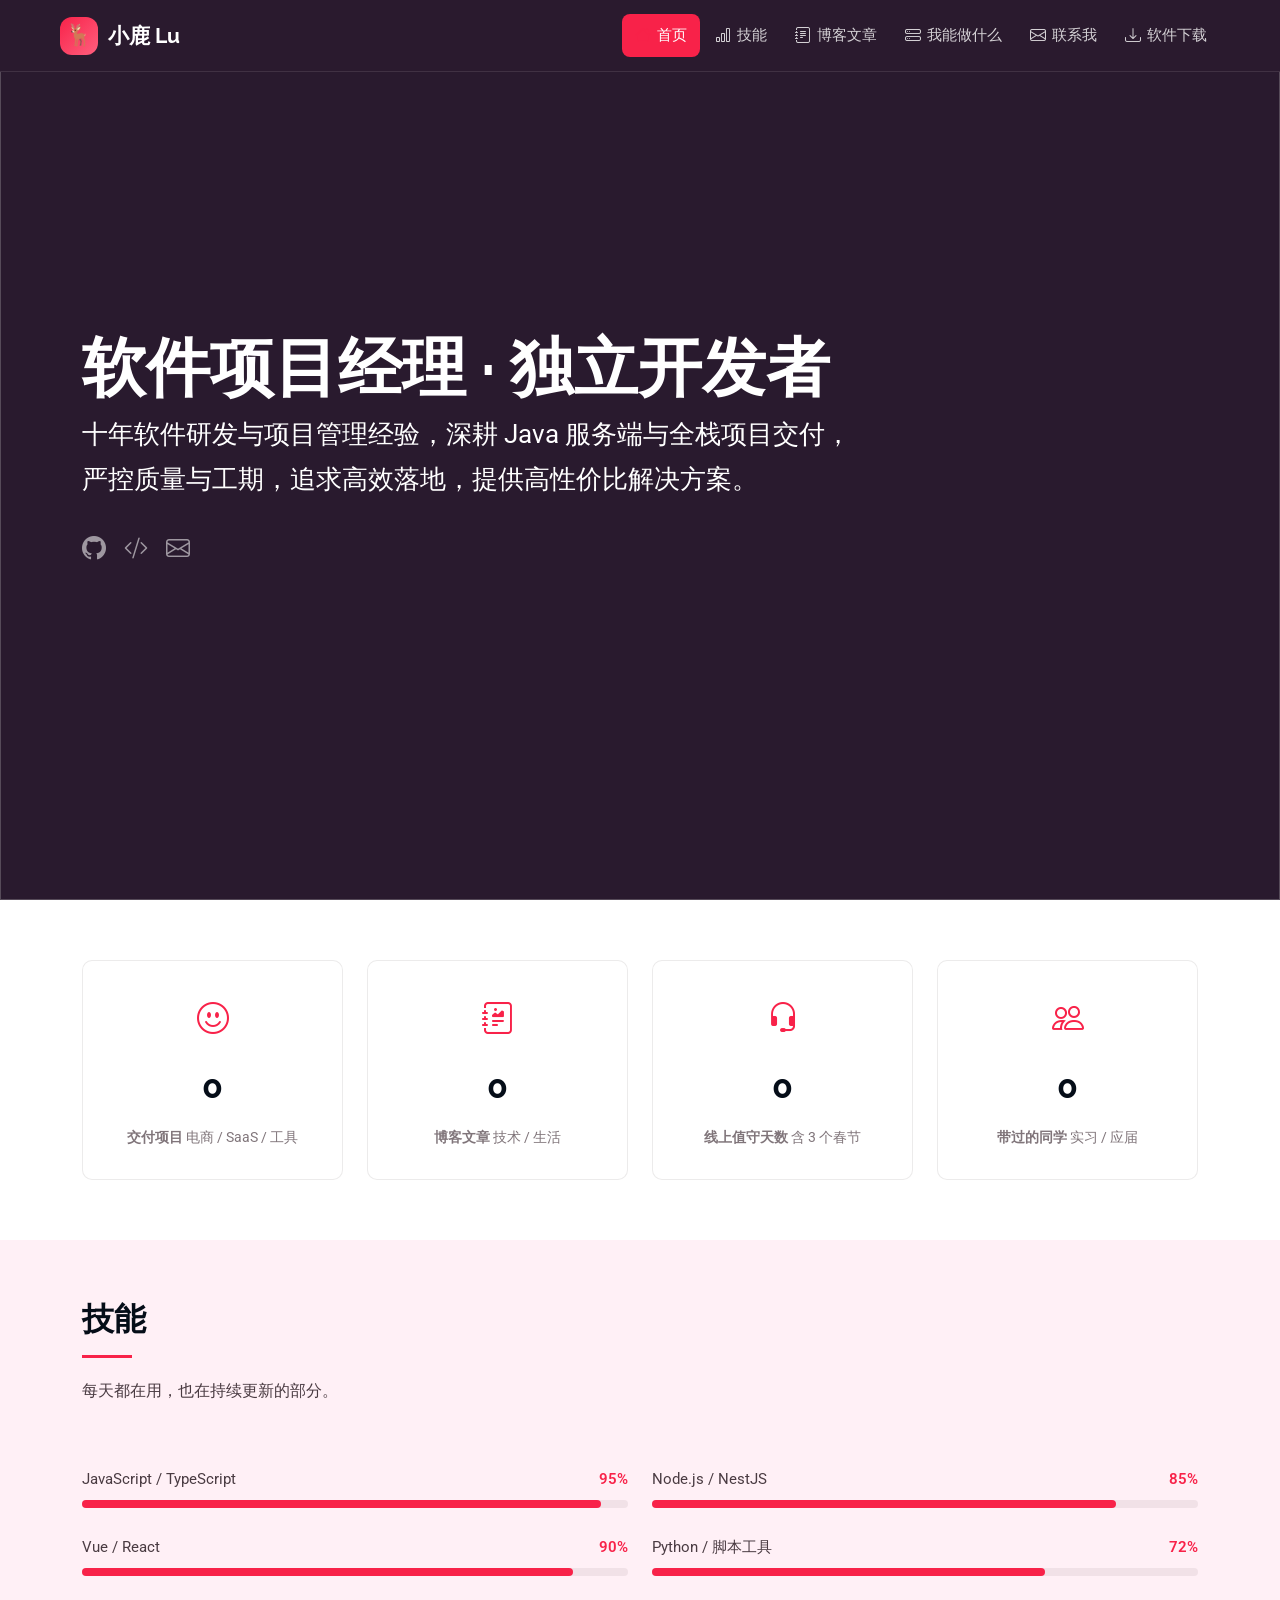
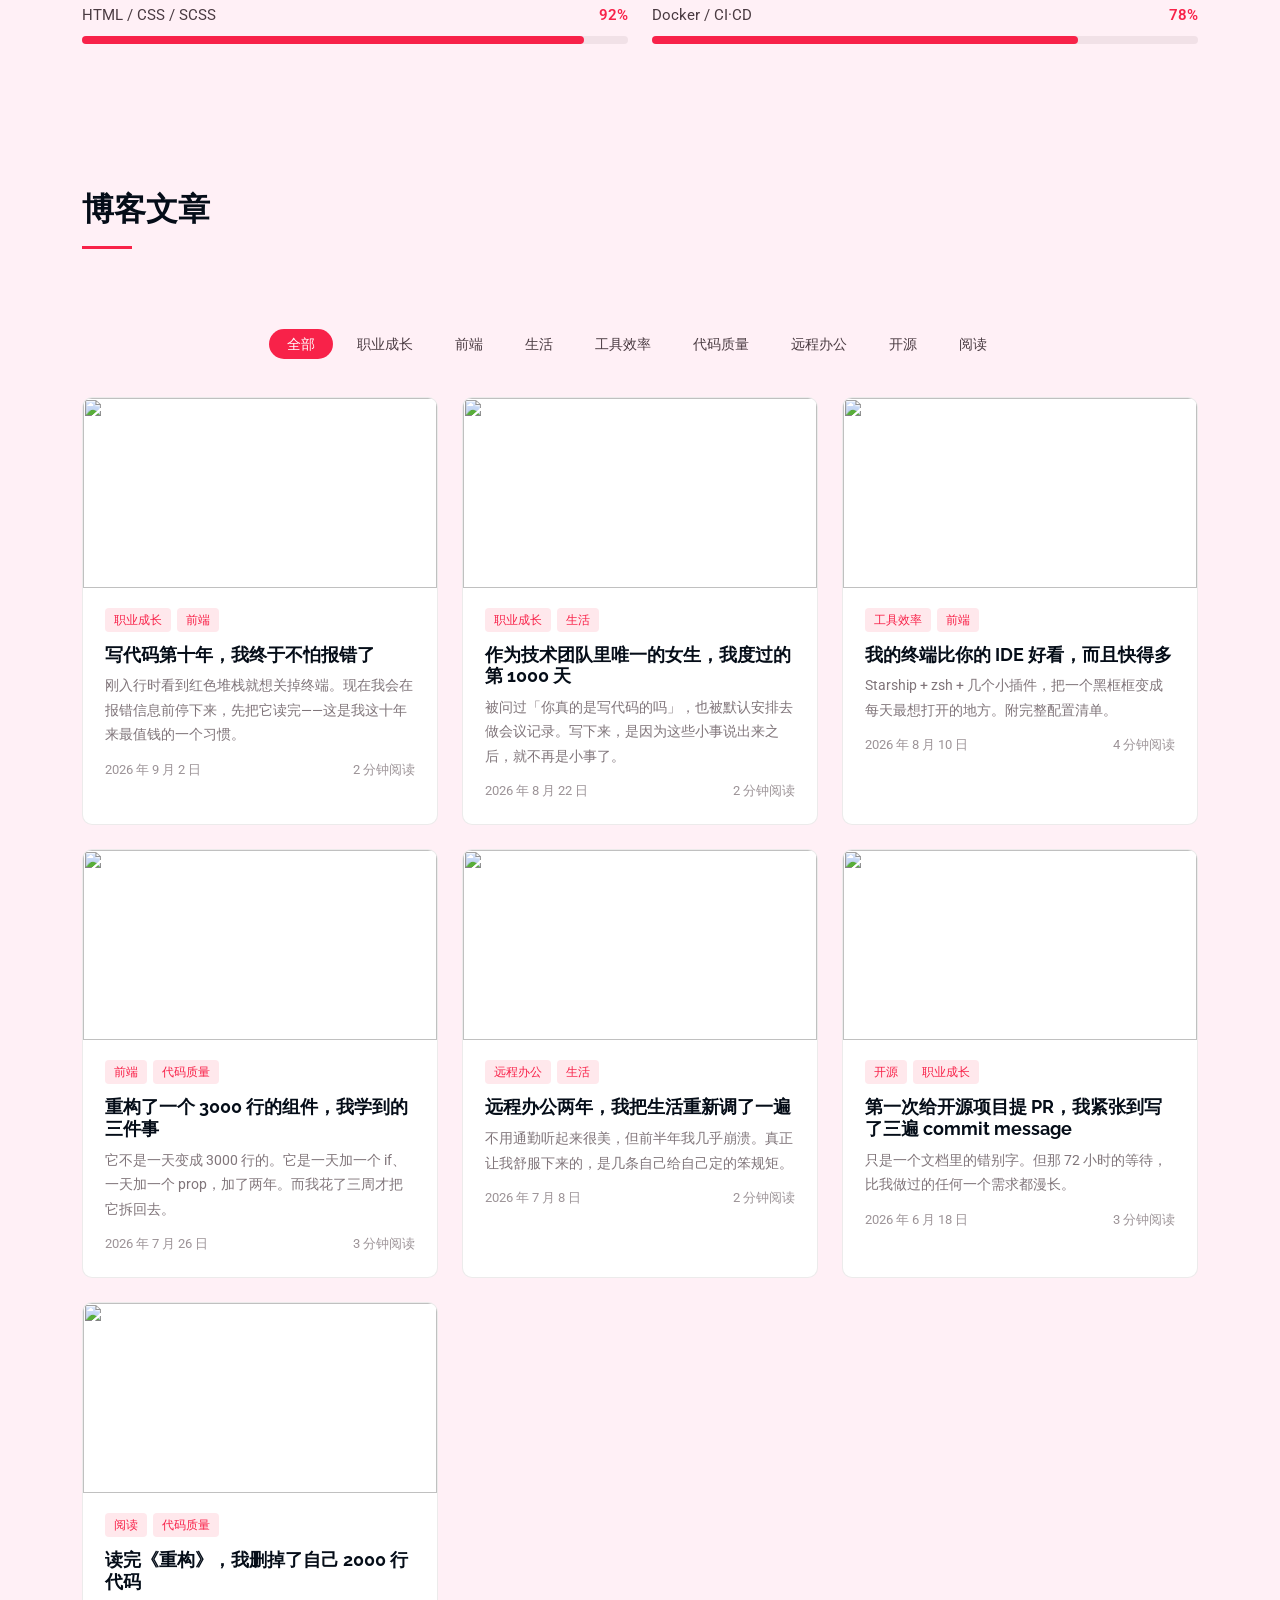
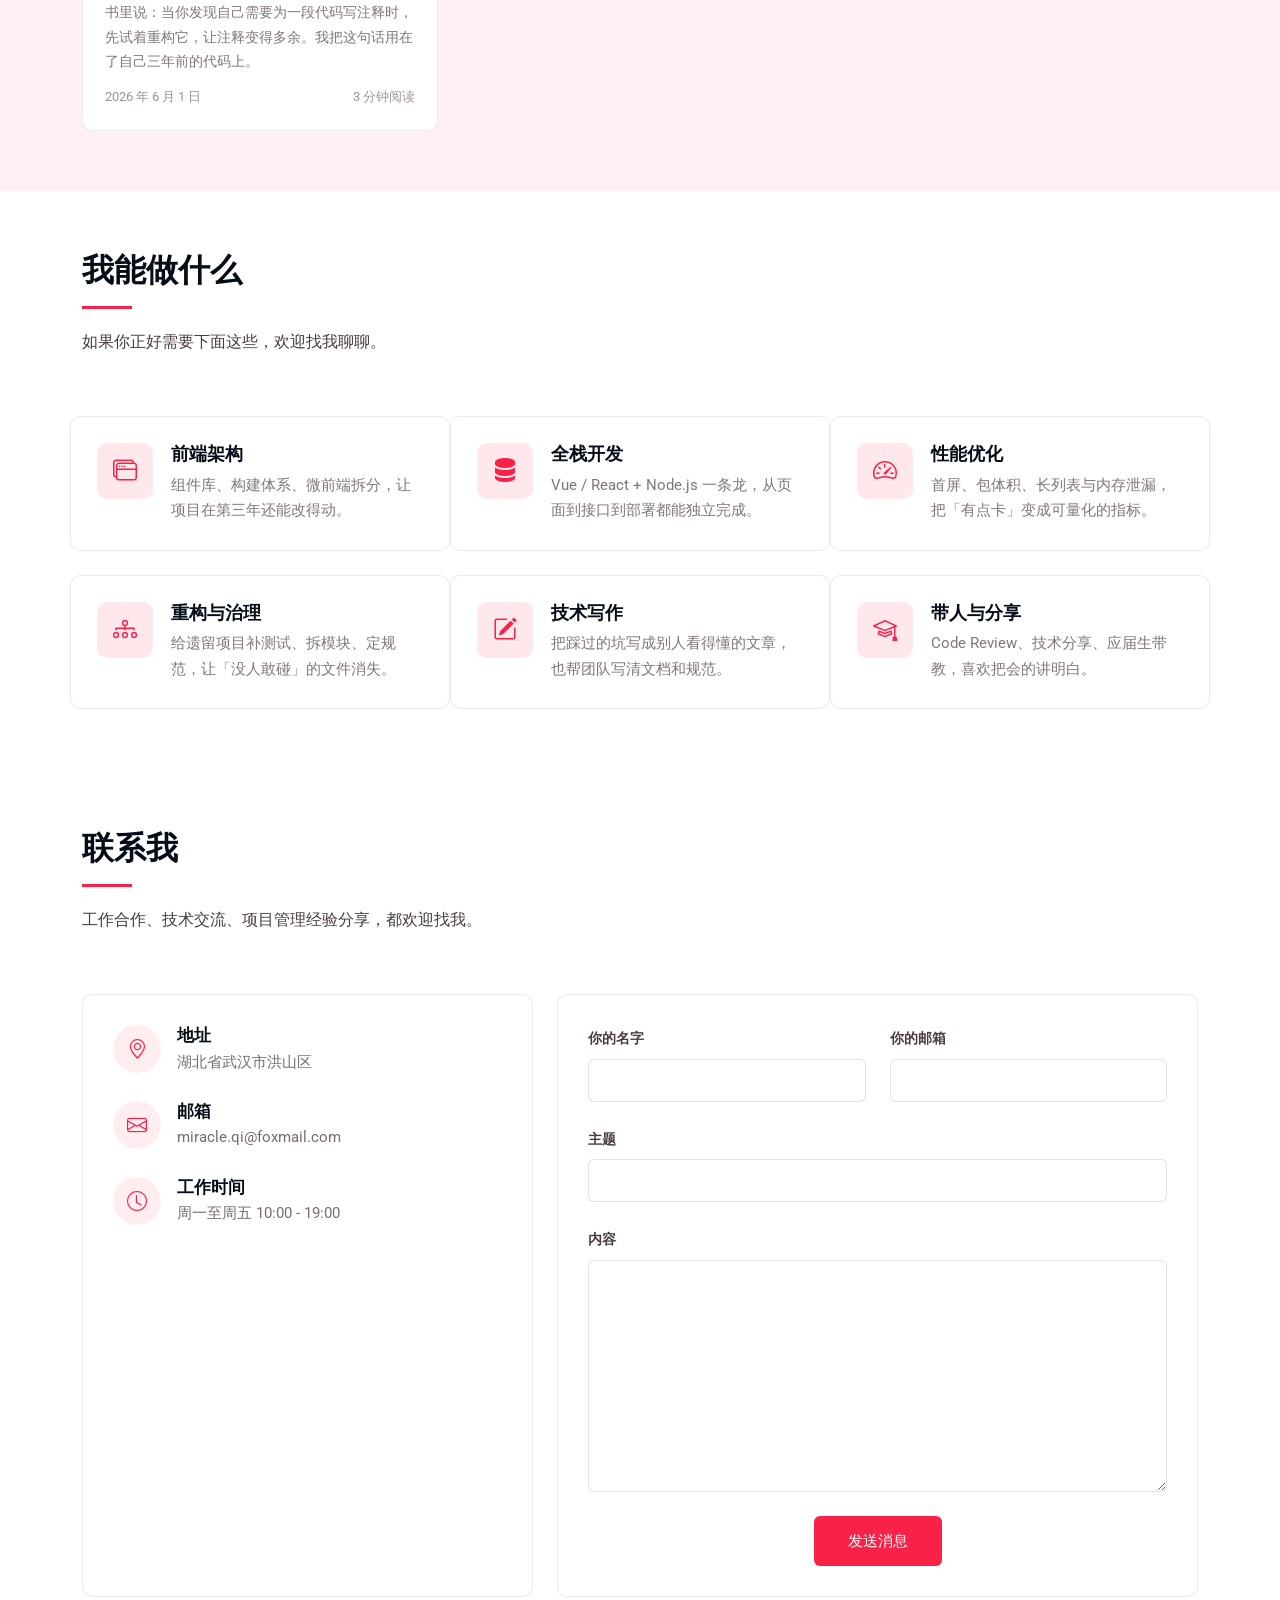
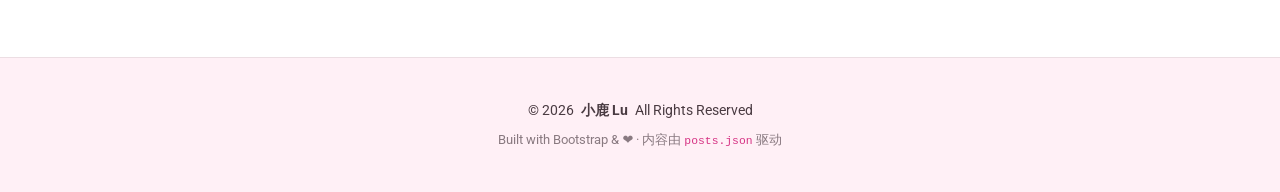
==== commit 57965b19: "优化首页介绍" ====
--- a/index.html
+++ b/index.html
@@ -4,7 +4,7 @@
 <head>
   <meta charset="utf-8">
   <meta content="width=device-width, initial-scale=1.0" name="viewport">
-  <title>小鹿 - Java 开发 · 软件项目经理 · 全栈工程师</title>
+  <title>小鹿 - 软件项目经理 · 独立开发者</title>
   <meta content="小鹿 Lu 的个人博客：Java 开发、全栈开发与软件项目管理笔记、职业成长与生活随笔。" name="description">
   <meta content="小鹿, Java开发, 软件项目经理, 全栈开发, 全栈工程师, 项目管理, 博客, 武汉" name="keywords">
 
@@ -62,8 +62,8 @@
 
       <div class="container" data-aos="fade-up" data-aos-delay="100">
         <h2>软件项目经理 · 独立开发者 </h2>
-        <p>十年软件研发与项目管理经验，深耕 Java 服务端与全栈项目交付，严控质量与工期，<br>
-          追求高效落地，提供高性价比解决方案。</p>
+        <p>十年软件研发与项目管理经验，深耕 Java 服务端与全栈项目交付，<br>
+          严控质量与工期，追求高效落地，提供高性价比解决方案。</p>
         <div class="hero-social">
           <a href="https://github.com/" target="_blank" rel="noopener"><i class="bi bi-github"></i></a>
           <a href="https://juejin.cn/" target="_blank" rel="noopener"><i class="bi bi-code-slash"></i></a>
@@ -175,7 +175,7 @@
     <section id="portfolio" class="portfolio section light-background">
       <div class="container section-title" data-aos="fade-up">
         <h2>博客文章</h2>
-        <p>内容来自 <code>posts.json</code>，改数据即可发布新文章。</p>
+        <p></p>
       </div>
 
       <div class="container">
